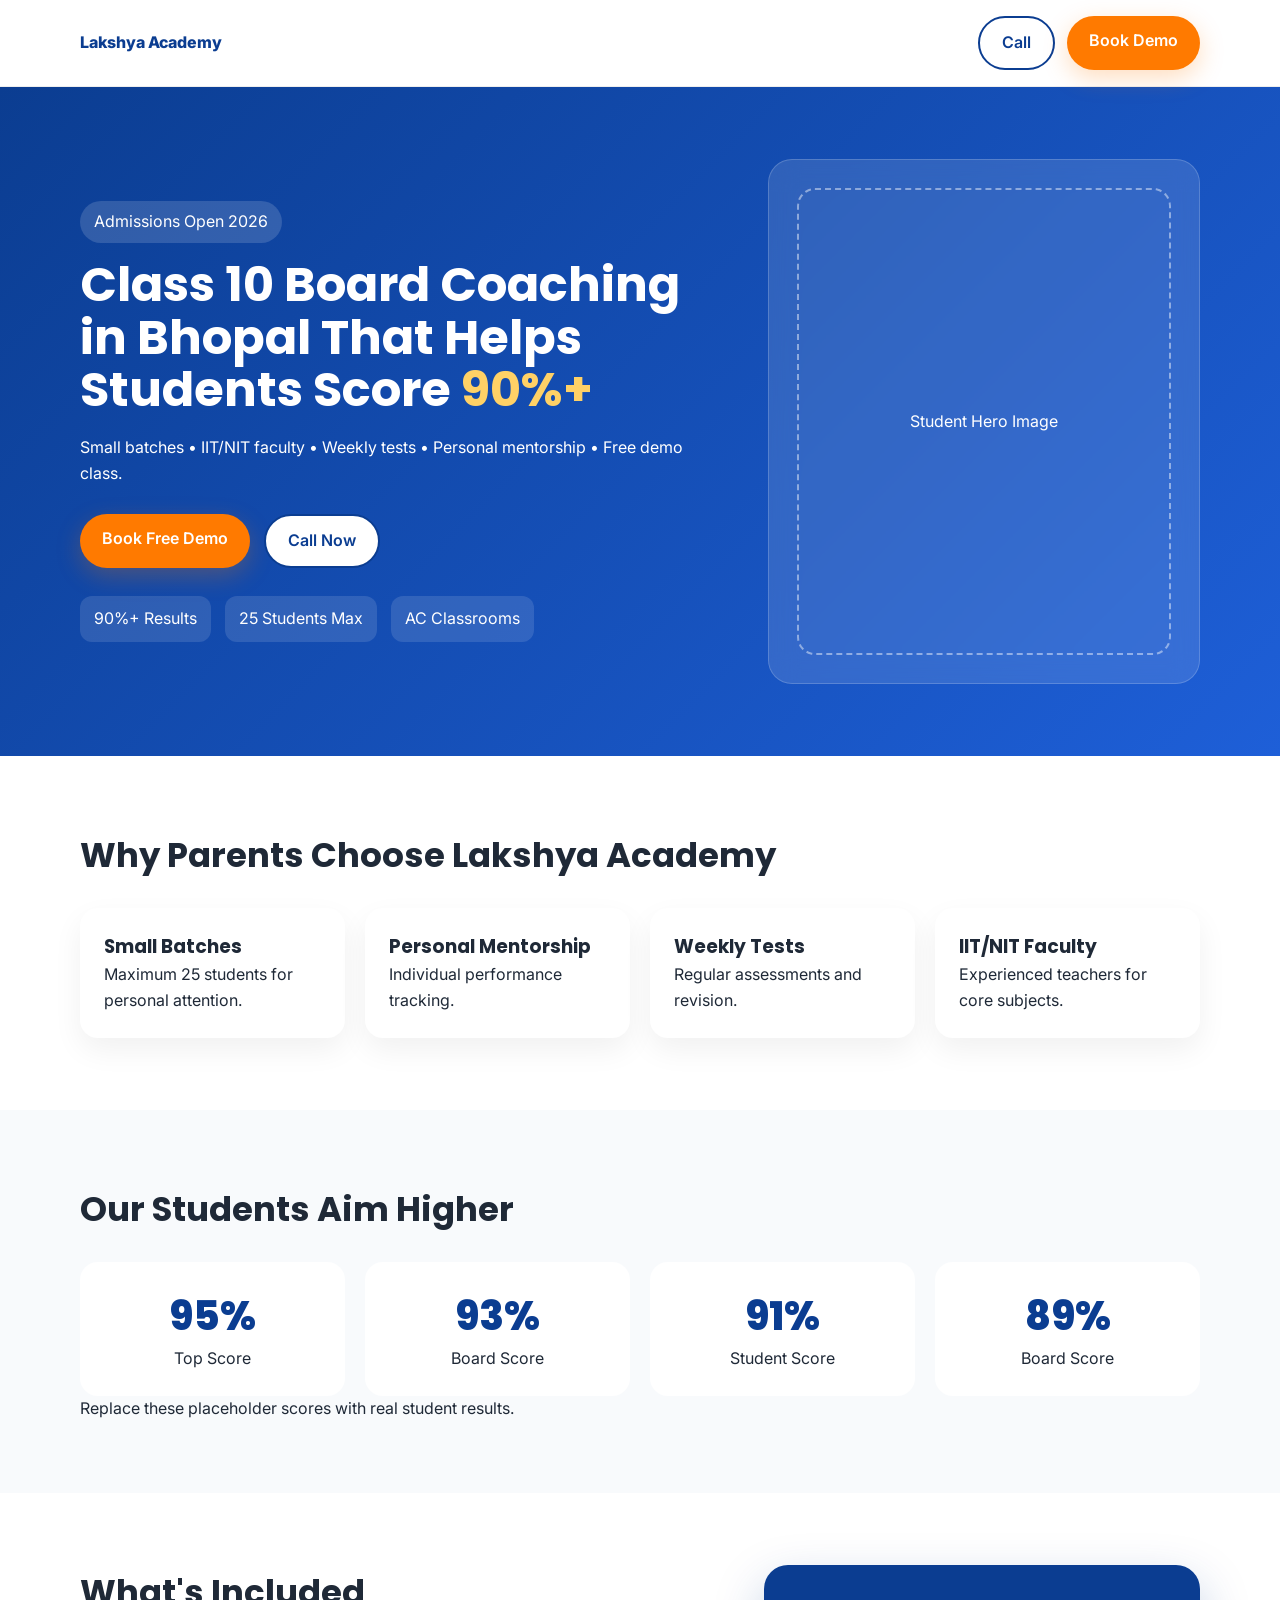
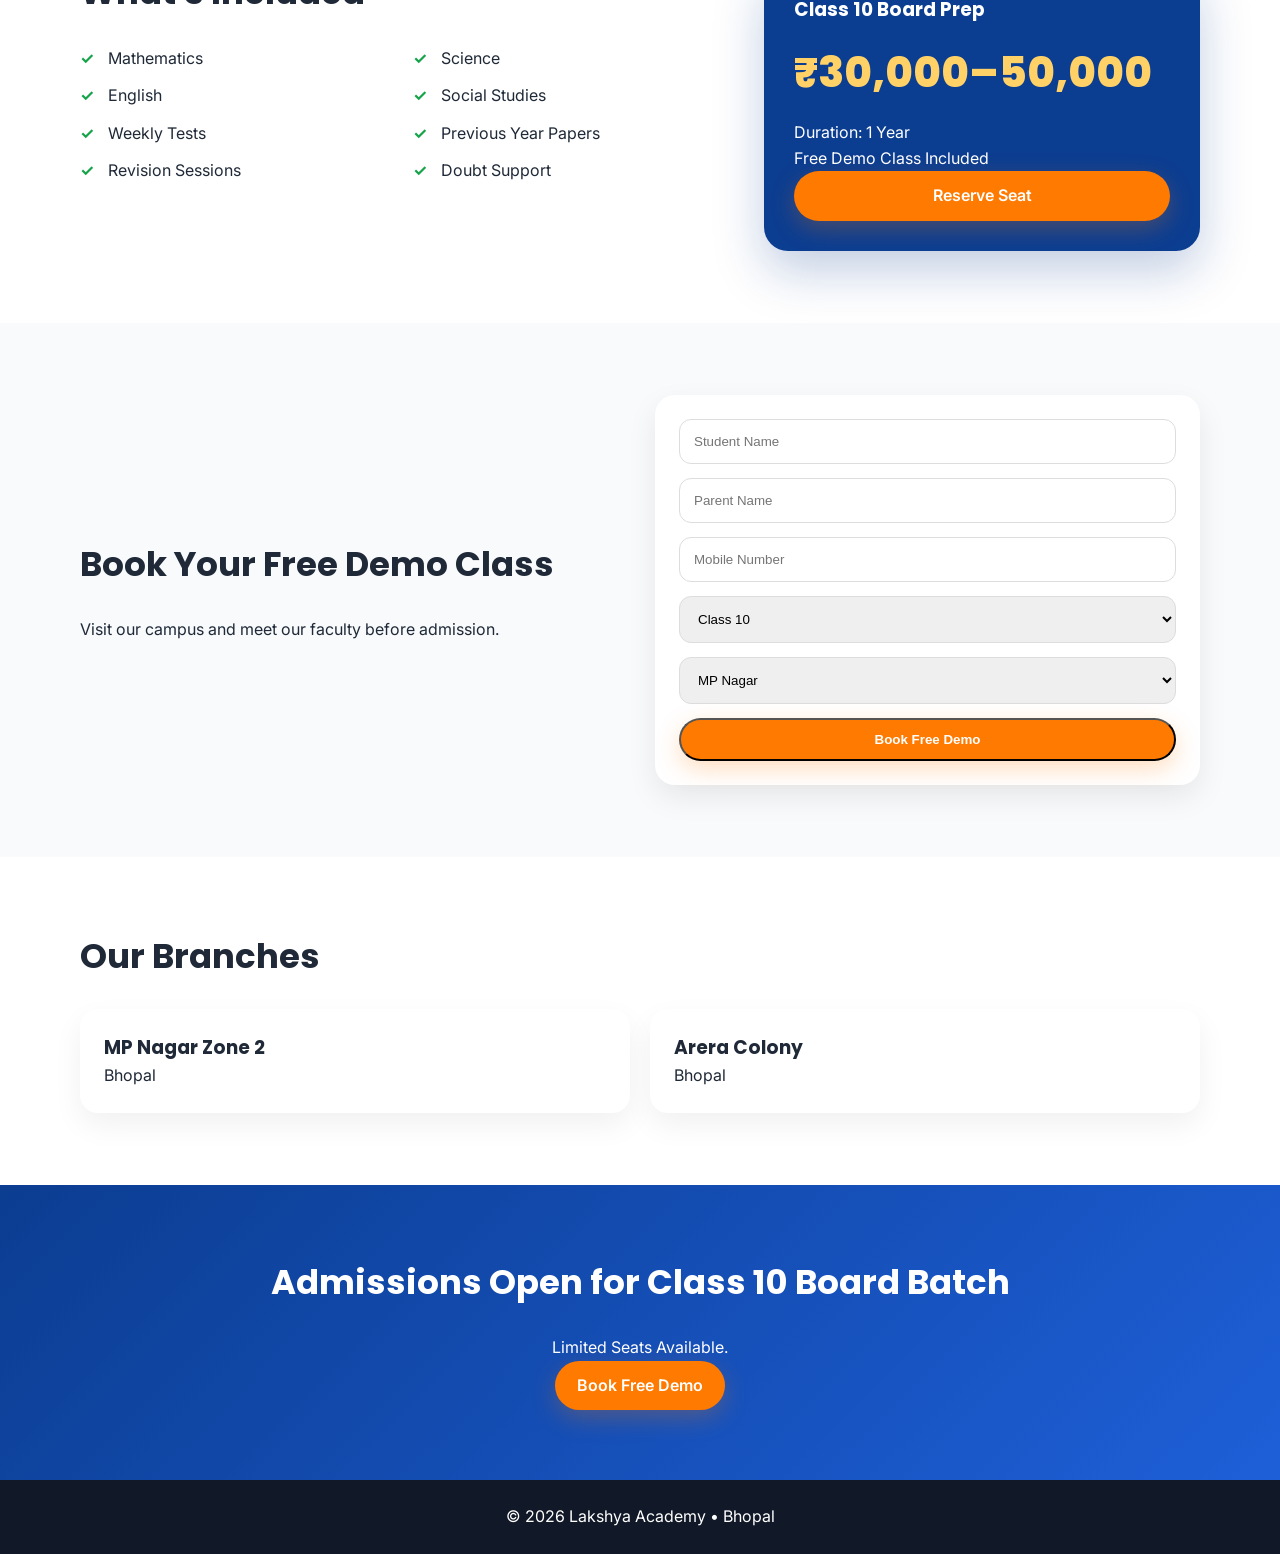
==== Class 10-Board-Prep.html @ bd777794 "Rename index.html to Class 10-Board-Prep.html" ====
<!DOCTYPE html>
<html lang="en">
<head>
<meta charset="UTF-8">
<meta name="viewport" content="width=device-width, initial-scale=1.0">
<title>Class 10 Coaching in Bhopal | Lakshya Academy</title>
<meta name="description" content="Join Lakshya Academy Bhopal for Class 10 Board Preparation. Small batches, IIT/NIT faculty, weekly tests and free demo class.">
<link rel="preconnect" href="https://fonts.googleapis.com">
<link rel="preconnect" href="https://fonts.gstatic.com" crossorigin>
<link href="https://fonts.googleapis.com/css2?family=Poppins:wght@400;600;700;800&family=Inter:wght@400;500;600&display=swap" rel="stylesheet">
<link rel="stylesheet" href="style.css">
</head>
<body>

<header class="header">
  <div class="container nav">
    <div class="logo">Lakshya Academy</div>
    <div class="actions">
      <a href="tel:+919876543210" class="btn outline">Call</a>
      <a href="#demo" class="btn">Book Demo</a>
    </div>
  </div>
</header>

<section class="hero">
  <div class="container hero-grid">
    <div>
      <span class="badge">Admissions Open 2026</span>
      <h1>Class 10 Board Coaching in Bhopal That Helps Students Score <span>90%+</span></h1>
      <p>Small batches • IIT/NIT faculty • Weekly tests • Personal mentorship • Free demo class.</p>
      <div class="cta">
        <a href="#demo" class="btn">Book Free Demo</a>
        <a href="tel:+919876543210" class="btn outline">Call Now</a>
      </div>
      <div class="trust">
        <div>90%+ Results</div>
        <div>25 Students Max</div>
        <div>AC Classrooms</div>
      </div>
    </div>
    <div class="hero-card">
      <div class="placeholder">Student Hero Image</div>
    </div>
  </div>
</section>

<section class="section">
<div class="container">
<h2>Why Parents Choose Lakshya Academy</h2>
<div class="grid4">
<div class="card"><h3>Small Batches</h3><p>Maximum 25 students for personal attention.</p></div>
<div class="card"><h3>Personal Mentorship</h3><p>Individual performance tracking.</p></div>
<div class="card"><h3>Weekly Tests</h3><p>Regular assessments and revision.</p></div>
<div class="card"><h3>IIT/NIT Faculty</h3><p>Experienced teachers for core subjects.</p></div>
</div>
</div>
</section>

<section class="section alt">
<div class="container">
<h2>Our Students Aim Higher</h2>
<div class="stats">
<div><span>95%</span><p>Top Score</p></div>
<div><span>93%</span><p>Board Score</p></div>
<div><span>91%</span><p>Student Score</p></div>
<div><span>89%</span><p>Board Score</p></div>
</div>
<p class="note">Replace these placeholder scores with real student results.</p>
</div>
</section>

<section class="section">
<div class="container two">
<div>
<h2>What's Included</h2>
<ul class="checks">
<li>Mathematics</li>
<li>Science</li>
<li>English</li>
<li>Social Studies</li>
<li>Weekly Tests</li>
<li>Previous Year Papers</li>
<li>Revision Sessions</li>
<li>Doubt Support</li>
</ul>
</div>
<div class="pricing">
<h3>Class 10 Board Prep</h3>
<div class="price">₹30,000–50,000</div>
<p>Duration: 1 Year</p>
<p>Free Demo Class Included</p>
<a href="#demo" class="btn full">Reserve Seat</a>
</div>
</div>
</section>

<section class="section alt" id="demo">
<div class="container demo">
<div>
<h2>Book Your Free Demo Class</h2>
<p>Visit our campus and meet our faculty before admission.</p>
</div>
<form class="form">
<input placeholder="Student Name">
<input placeholder="Parent Name">
<input placeholder="Mobile Number">
<select><option>Class 10</option></select>
<select><option>MP Nagar</option><option>Arera Colony</option></select>
<button class="btn full" type="button">Book Free Demo</button>
</form>
</div>
</section>

<section class="section">
<div class="container">
<h2>Our Branches</h2>
<div class="grid2">
<div class="card"><h3>MP Nagar Zone 2</h3><p>Bhopal</p></div>
<div class="card"><h3>Arera Colony</h3><p>Bhopal</p></div>
</div>
</div>
</section>

<section class="final-cta">
<div class="container">
<h2>Admissions Open for Class 10 Board Batch</h2>
<p>Limited Seats Available.</p>
<a href="#demo" class="btn">Book Free Demo</a>
</div>
</section>

<footer class="footer">
<div class="container">
<p>© 2026 Lakshya Academy • Bhopal</p>
</div>
</footer>

</body>
</html>
---- style.css ----
*{margin:0;padding:0;box-sizing:border-box}body{font-family:Inter,sans-serif;background:#fff;color:#1f2937;line-height:1.6}h1,h2,h3{font-family:Poppins,sans-serif}.container{width:min(1120px,92%);margin:auto}.header{position:sticky;top:0;background:#fff;border-bottom:1px solid #eee;z-index:100}.nav{display:flex;justify-content:space-between;align-items:center;padding:16px 0}.logo{font-weight:800;color:#0B3D91}.actions{display:flex;gap:12px}.btn{background:#FF7A00;color:#fff;padding:12px 22px;border-radius:999px;text-decoration:none;font-weight:600;display:inline-block;box-shadow:0 8px 24px rgba(255,122,0,.25);transition:.3s}.btn:hover{transform:translateY(-2px)}.outline{background:#fff;color:#0B3D91;border:2px solid #0B3D91;box-shadow:none}.hero{background:linear-gradient(135deg,#0B3D91,#1E5FD8);color:#fff;padding:72px 0}.hero-grid{display:grid;grid-template-columns:1.2fr .8fr;gap:40px;align-items:center}.badge{display:inline-block;background:rgba(255,255,255,.15);padding:8px 14px;border-radius:999px;margin-bottom:16px}.hero h1{font-size:48px;line-height:1.1;margin-bottom:18px}.hero h1 span{color:#FFD166}.cta{display:flex;gap:14px;margin:28px 0}.trust{display:flex;gap:14px;flex-wrap:wrap}.trust div{background:rgba(255,255,255,.12);padding:10px 14px;border-radius:12px}.hero-card{background:rgba(255,255,255,.12);backdrop-filter:blur(14px);border:1px solid rgba(255,255,255,.18);border-radius:24px;padding:28px}.placeholder{aspect-ratio:4/5;border:2px dashed rgba(255,255,255,.45);display:grid;place-items:center;border-radius:18px}.section{padding:72px 0}.alt{background:#F8FAFC}h2{font-size:34px;margin-bottom:26px}.grid4{display:grid;grid-template-columns:repeat(4,1fr);gap:20px}.grid2{display:grid;grid-template-columns:repeat(2,1fr);gap:20px}.card{background:#fff;padding:24px;border-radius:18px;box-shadow:0 12px 30px rgba(0,0,0,.06);transition:.3s}.card:hover{transform:translateY(-6px)}.stats{display:grid;grid-template-columns:repeat(4,1fr);gap:20px}.stats div{text-align:center;background:#fff;padding:24px;border-radius:18px}.stats span{font:800 40px Poppins;color:#0B3D91}.two{display:grid;grid-template-columns:1.2fr .8fr;gap:30px;align-items:start}.checks{list-style:none;display:grid;grid-template-columns:repeat(2,1fr);gap:12px}.checks li{padding-left:28px;position:relative}.checks li:before{content:"✓";position:absolute;left:0;color:#16A34A;font-weight:700}.pricing{background:#0B3D91;color:#fff;padding:30px;border-radius:24px;box-shadow:0 20px 50px rgba(11,61,145,.25)}.price{font:800 42px Poppins;color:#FFD166;margin:16px 0}.full{width:100%;text-align:center}.demo{display:grid;grid-template-columns:1fr 1fr;gap:30px;align-items:center}.form{background:#fff;padding:24px;border-radius:20px;box-shadow:0 12px 30px rgba(0,0,0,.08)}.form input,.form select{width:100%;padding:14px;border:1px solid #ddd;border-radius:12px;margin-bottom:14px}.final-cta{background:linear-gradient(135deg,#0B3D91,#1E5FD8);color:#fff;text-align:center;padding:70px 0}.footer{background:#111827;color:#fff;padding:24px 0;text-align:center}@media(max-width:900px){.hero-grid,.two,.demo,.grid4,.grid2,.stats{grid-template-columns:1fr}.hero h1{font-size:36px}.cta{flex-direction:column}.actions .outline{display:none}}
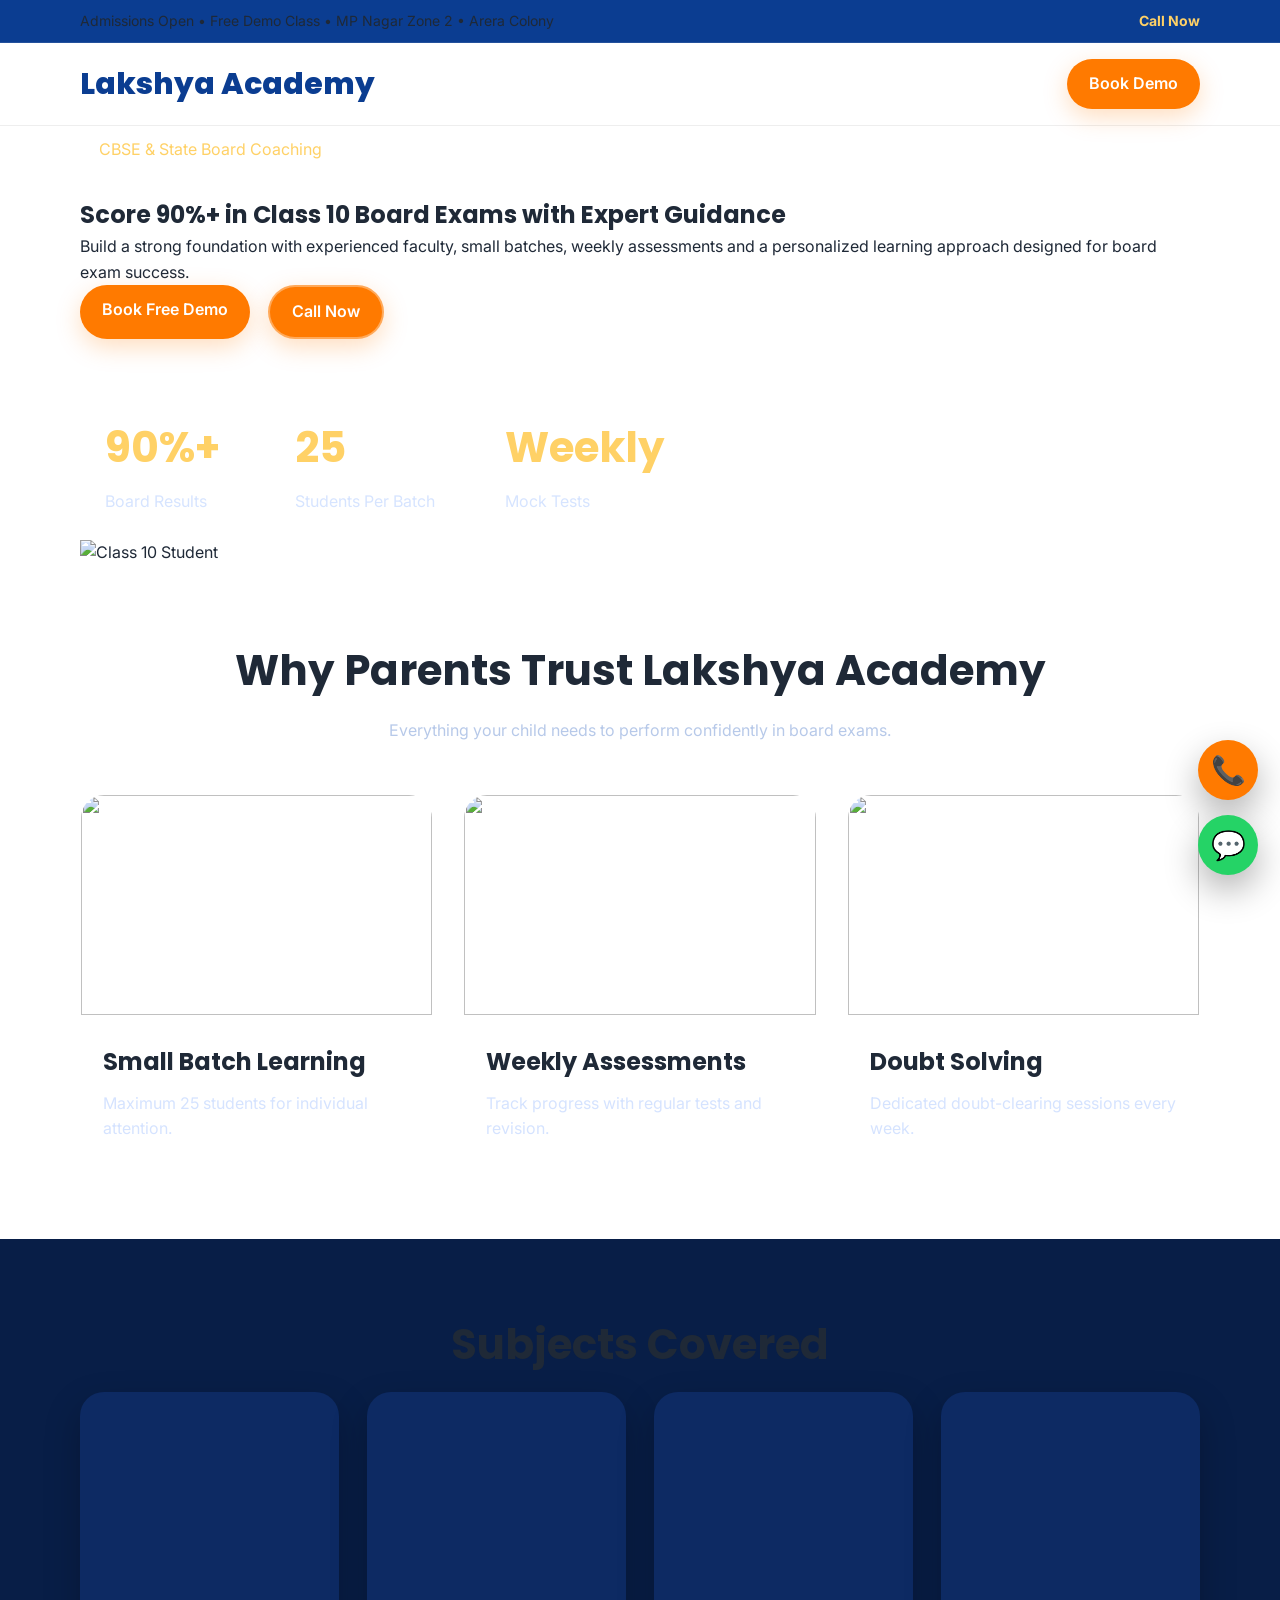
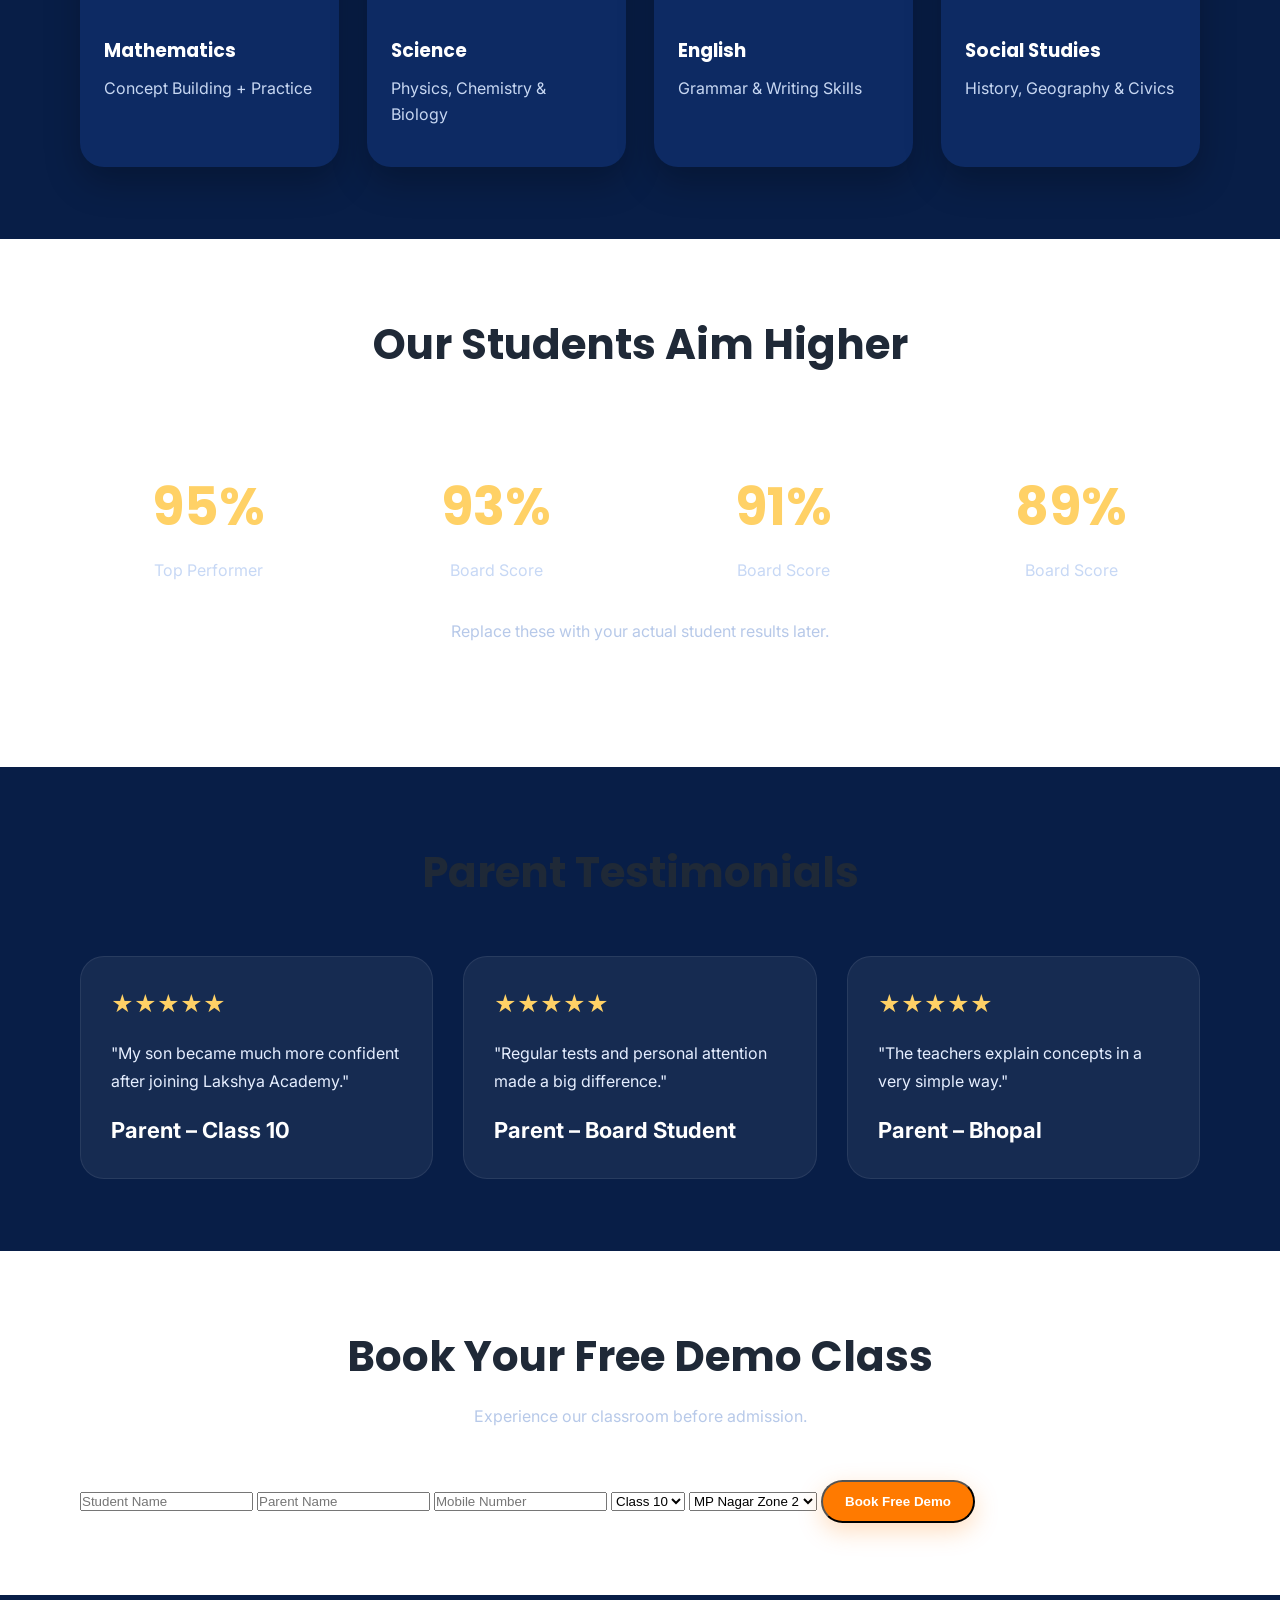
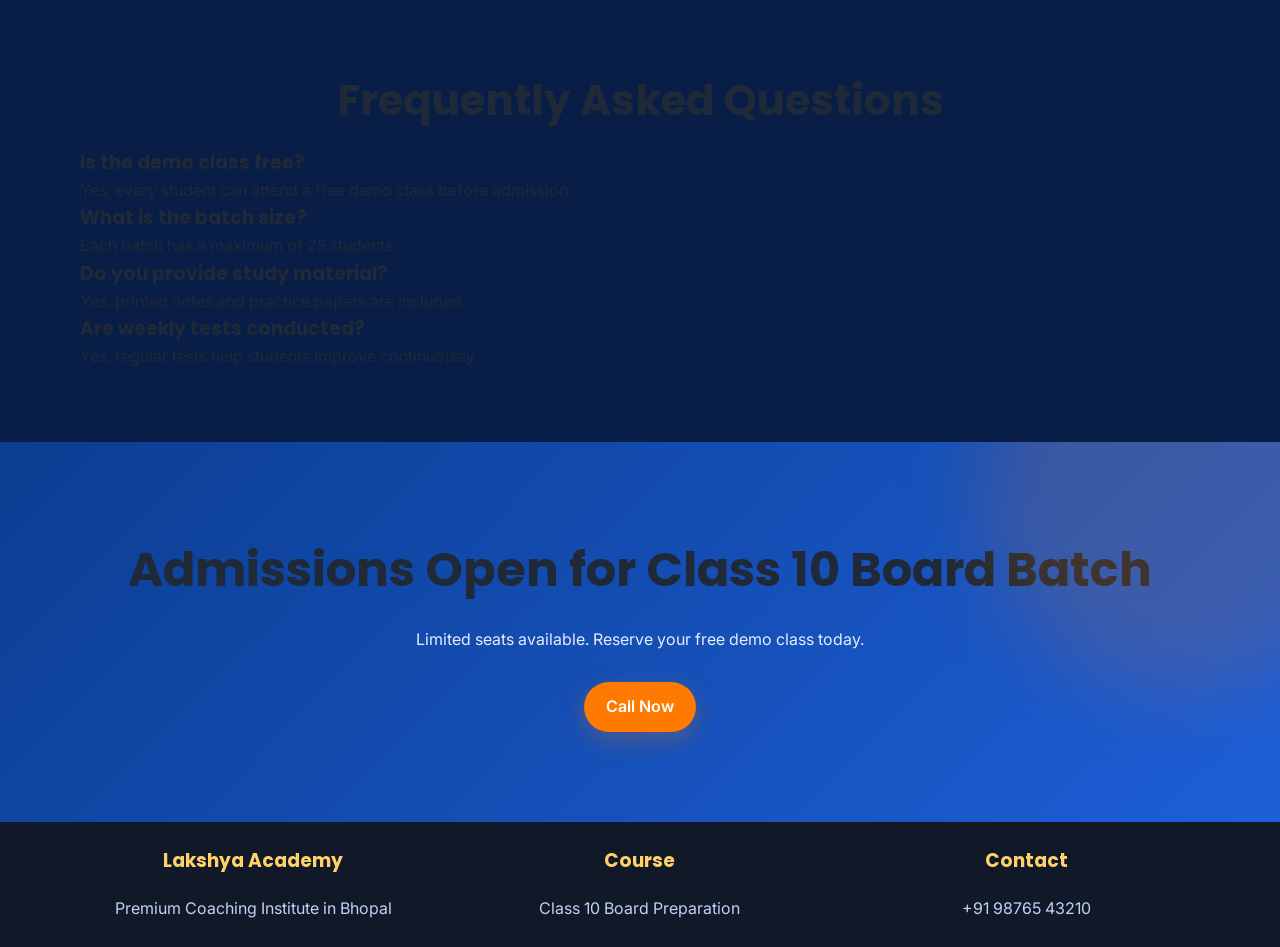
==== commit 70e73127: "Class 10-Board-Prep.html" ====
--- a/Class 10-Board-Prep.html
+++ b/Class 10-Board-Prep.html
@@ -3,137 +3,432 @@
 <head>
 <meta charset="UTF-8">
 <meta name="viewport" content="width=device-width, initial-scale=1.0">
-<title>Class 10 Coaching in Bhopal | Lakshya Academy</title>
-<meta name="description" content="Join Lakshya Academy Bhopal for Class 10 Board Preparation. Small batches, IIT/NIT faculty, weekly tests and free demo class.">
+
+<title>Class 10 Board Coaching in Bhopal | Lakshya Academy</title>
+
+<meta name="description" content="Join Lakshya Academy Bhopal for Class 10 Board Preparation with small batches, IIT/NIT faculty, weekly tests and free demo classes.">
+
 <link rel="preconnect" href="https://fonts.googleapis.com">
 <link rel="preconnect" href="https://fonts.gstatic.com" crossorigin>
+
 <link href="https://fonts.googleapis.com/css2?family=Poppins:wght@400;600;700;800&family=Inter:wght@400;500;600&display=swap" rel="stylesheet">
+
 <link rel="stylesheet" href="style.css">
+<link rel="stylesheet" href="Class-10.css">
+
 </head>
+
 <body>
 
+<div class="topbar">
+<div class="container topbar-flex">
+<span>Admissions Open • Free Demo Class • MP Nagar Zone 2 • Arera Colony</span>
+<a href="tel:+919876543210">Call Now</a>
+</div>
+</div>
+
 <header class="header">
-  <div class="container nav">
-    <div class="logo">Lakshya Academy</div>
-    <div class="actions">
-      <a href="tel:+919876543210" class="btn outline">Call</a>
-      <a href="#demo" class="btn">Book Demo</a>
-    </div>
-  </div>
+
+<div class="container nav">
+
+<div class="logo">
+Lakshya Academy
+</div>
+
+<nav>
+
+<a href="index.html">Home</a>
+<a href="#benefits">Benefits</a>
+<a href="#subjects">Subjects</a>
+<a href="#results">Results</a>
+<a href="#demo">Book Demo</a>
+
+</nav>
+
+<a href="#demo" class="btn">
+Book Demo
+</a>
+
+</div>
+
 </header>
 
-<section class="hero">
-  <div class="container hero-grid">
-    <div>
-      <span class="badge">Admissions Open 2026</span>
-      <h1>Class 10 Board Coaching in Bhopal That Helps Students Score <span>90%+</span></h1>
-      <p>Small batches • IIT/NIT faculty • Weekly tests • Personal mentorship • Free demo class.</p>
-      <div class="cta">
-        <a href="#demo" class="btn">Book Free Demo</a>
-        <a href="tel:+919876543210" class="btn outline">Call Now</a>
-      </div>
-      <div class="trust">
-        <div>90%+ Results</div>
-        <div>25 Students Max</div>
-        <div>AC Classrooms</div>
-      </div>
-    </div>
-    <div class="hero-card">
-      <div class="placeholder">Student Hero Image</div>
-    </div>
-  </div>
-</section>
-
-<section class="section">
-<div class="container">
-<h2>Why Parents Choose Lakshya Academy</h2>
-<div class="grid4">
-<div class="card"><h3>Small Batches</h3><p>Maximum 25 students for personal attention.</p></div>
-<div class="card"><h3>Personal Mentorship</h3><p>Individual performance tracking.</p></div>
-<div class="card"><h3>Weekly Tests</h3><p>Regular assessments and revision.</p></div>
-<div class="card"><h3>IIT/NIT Faculty</h3><p>Experienced teachers for core subjects.</p></div>
-</div>
-</div>
-</section>
-
-<section class="section alt">
-<div class="container">
+<!-- HERO -->
+
+<section class="class10-hero">
+
+<div class="container class10-grid">
+
+<div class="hero-left">
+
+<span class="hero-tag">
+CBSE & State Board Coaching
+</span>
+
+<h1>
+Score 90%+ in Class 10 Board Exams with Expert Guidance
+</h1>
+
+<p>
+Build a strong foundation with experienced faculty, small batches, weekly assessments and a personalized learning approach designed for board exam success.
+</p>
+
+<div class="hero-buttons">
+
+<a href="#demo" class="btn">
+Book Free Demo
+</a>
+
+<a href="tel:+919876543210" class="btn btn-outline">
+Call Now
+</a>
+
+</div>
+
+<div class="hero-stats">
+
+<div class="stat-card">
+<h2>90%+</h2>
+<span>Board Results</span>
+</div>
+
+<div class="stat-card">
+<h2>25</h2>
+<span>Students Per Batch</span>
+</div>
+
+<div class="stat-card">
+<h2>Weekly</h2>
+<span>Mock Tests</span>
+</div>
+
+</div>
+
+</div>
+
+<div class="hero-right">
+
+<img src="https://images.unsplash.com/photo-1503676260728-1c00da094a0b?auto=format&fit=crop&w=900&q=80" alt="Class 10 Student">
+
+</div>
+
+</div>
+
+</section>
+
+<!-- WHY -->
+
+<section class="section" id="benefits">
+
+<div class="container">
+
+<h2>Why Parents Trust Lakshya Academy</h2>
+
+<p class="section-subtitle">
+Everything your child needs to perform confidently in board exams.
+</p>
+
+<div class="service-grid">
+
+<div class="service-card">
+
+<img src="https://images.unsplash.com/photo-1522202176988-66273c2fd55f?auto=format&fit=crop&w=700&q=80">
+
+<h3>Small Batch Learning</h3>
+
+<p>
+Maximum 25 students for individual attention.
+</p>
+
+</div>
+
+<div class="service-card">
+
+<img src="https://images.unsplash.com/photo-1513258496099-48168024aec0?auto=format&fit=crop&w=700&q=80">
+
+<h3>Weekly Assessments</h3>
+
+<p>
+Track progress with regular tests and revision.
+</p>
+
+</div>
+
+<div class="service-card">
+
+<img src="https://images.unsplash.com/photo-1516321318423-f06f85e504b3?auto=format&fit=crop&w=700&q=80">
+
+<h3>Doubt Solving</h3>
+
+<p>
+Dedicated doubt-clearing sessions every week.
+</p>
+
+</div>
+
+</div>
+
+</div>
+
+</section>
+
+<!-- SUBJECTS -->
+
+<section class="section dark-section" id="subjects">
+
+<div class="container">
+
+<h2>Subjects Covered</h2>
+
+<div class="course-grid">
+
+<div class="course-card">
+<div class="course-image class10"></div>
+<div class="course-content">
+<h3>Mathematics</h3>
+<p>Concept Building + Practice</p>
+</div>
+</div>
+
+<div class="course-card">
+<div class="course-image science"></div>
+<div class="course-content">
+<h3>Science</h3>
+<p>Physics, Chemistry & Biology</p>
+</div>
+</div>
+
+<div class="course-card">
+<div class="course-image commerce"></div>
+<div class="course-content">
+<h3>English</h3>
+<p>Grammar & Writing Skills</p>
+</div>
+</div>
+
+<div class="course-card">
+<div class="course-image jee"></div>
+<div class="course-content">
+<h3>Social Studies</h3>
+<p>History, Geography & Civics</p>
+</div>
+</div>
+
+</div>
+
+</div>
+
+</section>
+
+<!-- RESULTS -->
+
+<section class="section" id="results">
+
+<div class="container">
+
 <h2>Our Students Aim Higher</h2>
-<div class="stats">
-<div><span>95%</span><p>Top Score</p></div>
-<div><span>93%</span><p>Board Score</p></div>
-<div><span>91%</span><p>Student Score</p></div>
-<div><span>89%</span><p>Board Score</p></div>
-</div>
-<p class="note">Replace these placeholder scores with real student results.</p>
-</div>
-</section>
-
-<section class="section">
-<div class="container two">
+
+<div class="result-grid">
+
+<div class="result-card">
+<h2>95%</h2>
+<p>Top Performer</p>
+</div>
+
+<div class="result-card">
+<h2>93%</h2>
+<p>Board Score</p>
+</div>
+
+<div class="result-card">
+<h2>91%</h2>
+<p>Board Score</p>
+</div>
+
+<div class="result-card">
+<h2>89%</h2>
+<p>Board Score</p>
+</div>
+
+</div>
+
+<p class="section-subtitle">
+Replace these with your actual student results later.
+</p>
+
+</div>
+
+</section>
+
+<!-- TESTIMONIAL -->
+
+<section class="section dark-section">
+
+<div class="container">
+
+<h2>Parent Testimonials</h2>
+
+<div class="testimonial-grid">
+
+<div class="testimonial-card">
+★★★★★
+<p>"My son became much more confident after joining Lakshya Academy."</p>
+<strong>Parent – Class 10</strong>
+</div>
+
+<div class="testimonial-card">
+★★★★★
+<p>"Regular tests and personal attention made a big difference."</p>
+<strong>Parent – Board Student</strong>
+</div>
+
+<div class="testimonial-card">
+★★★★★
+<p>"The teachers explain concepts in a very simple way."</p>
+<strong>Parent – Bhopal</strong>
+</div>
+
+</div>
+
+</div>
+
+</section>
+
+<!-- DEMO -->
+
+<section class="section" id="demo">
+
+<div class="container">
+
+<h2>Book Your Free Demo Class</h2>
+
+<p class="section-subtitle">
+Experience our classroom before admission.
+</p>
+
+<div class="demo-box">
+
+<form>
+
+<input type="text" placeholder="Student Name" required>
+
+<input type="text" placeholder="Parent Name" required>
+
+<input type="tel" placeholder="Mobile Number" required>
+
+<select required>
+<option>Class 10</option>
+</select>
+
+<select required>
+<option>MP Nagar Zone 2</option>
+<option>Arera Colony</option>
+</select>
+
+<button class="btn" type="submit">
+Book Free Demo
+</button>
+
+</form>
+
+</div>
+
+</div>
+
+</section>
+
+<!-- FAQ -->
+
+<section class="section dark-section">
+
+<div class="container">
+
+<h2>Frequently Asked Questions</h2>
+
+<div class="faq-box">
+
+<div class="faq-item">
+<h3>Is the demo class free?</h3>
+<p>Yes, every student can attend a free demo class before admission.</p>
+</div>
+
+<div class="faq-item">
+<h3>What is the batch size?</h3>
+<p>Each batch has a maximum of 25 students.</p>
+</div>
+
+<div class="faq-item">
+<h3>Do you provide study material?</h3>
+<p>Yes, printed notes and practice papers are included.</p>
+</div>
+
+<div class="faq-item">
+<h3>Are weekly tests conducted?</h3>
+<p>Yes, regular tests help students improve continuously.</p>
+</div>
+
+</div>
+
+</div>
+
+</section>
+
+<!-- FINAL CTA -->
+
+<section class="cta-section">
+
+<div class="container">
+
+<h2>Admissions Open for Class 10 Board Batch</h2>
+
+<p>
+Limited seats available. Reserve your free demo class today.
+</p>
+
+<a href="tel:+919876543210" class="btn">
+Call Now
+</a>
+
+</div>
+
+</section>
+
+<footer class="footer">
+
+<div class="container footer-grid">
+
 <div>
-<h2>What's Included</h2>
-<ul class="checks">
-<li>Mathematics</li>
-<li>Science</li>
-<li>English</li>
-<li>Social Studies</li>
-<li>Weekly Tests</li>
-<li>Previous Year Papers</li>
-<li>Revision Sessions</li>
-<li>Doubt Support</li>
-</ul>
-</div>
-<div class="pricing">
-<h3>Class 10 Board Prep</h3>
-<div class="price">₹30,000–50,000</div>
-<p>Duration: 1 Year</p>
-<p>Free Demo Class Included</p>
-<a href="#demo" class="btn full">Reserve Seat</a>
-</div>
-</div>
-</section>
-
-<section class="section alt" id="demo">
-<div class="container demo">
+
+<h3>Lakshya Academy</h3>
+
+<p>Premium Coaching Institute in Bhopal</p>
+
+</div>
+
 <div>
-<h2>Book Your Free Demo Class</h2>
-<p>Visit our campus and meet our faculty before admission.</p>
-</div>
-<form class="form">
-<input placeholder="Student Name">
-<input placeholder="Parent Name">
-<input placeholder="Mobile Number">
-<select><option>Class 10</option></select>
-<select><option>MP Nagar</option><option>Arera Colony</option></select>
-<button class="btn full" type="button">Book Free Demo</button>
-</form>
-</div>
-</section>
-
-<section class="section">
-<div class="container">
-<h2>Our Branches</h2>
-<div class="grid2">
-<div class="card"><h3>MP Nagar Zone 2</h3><p>Bhopal</p></div>
-<div class="card"><h3>Arera Colony</h3><p>Bhopal</p></div>
-</div>
-</div>
-</section>
-
-<section class="final-cta">
-<div class="container">
-<h2>Admissions Open for Class 10 Board Batch</h2>
-<p>Limited Seats Available.</p>
-<a href="#demo" class="btn">Book Free Demo</a>
-</div>
-</section>
-
-<footer class="footer">
-<div class="container">
-<p>© 2026 Lakshya Academy • Bhopal</p>
-</div>
+
+<h3>Course</h3>
+
+<p>Class 10 Board Preparation</p>
+
+</div>
+
+<div>
+
+<h3>Contact</h3>
+
+<p>+91 98765 43210</p>
+
+</div>
+
+</div>
+
 </footer>
 
+<a href="tel:+919876543210" class="floating-call">📞</a>
+
+<a href="https://wa.me/919876543210" class="floating-whatsapp">💬</a>
+
 </body>
+
 </html>
--- a/style.css
+++ b/style.css
@@ -1 +1,673 @@
-*{margin:0;padding:0;box-sizing:border-box}body{font-family:Inter,sans-serif;background:#fff;color:#1f2937;line-height:1.6}h1,h2,h3{font-family:Poppins,sans-serif}.container{width:min(1120px,92%);margin:auto}.header{position:sticky;top:0;background:#fff;border-bottom:1px solid #eee;z-index:100}.nav{display:flex;justify-content:space-between;align-items:center;padding:16px 0}.logo{font-weight:800;color:#0B3D91}.actions{display:flex;gap:12px}.btn{background:#FF7A00;color:#fff;padding:12px 22px;border-radius:999px;text-decoration:none;font-weight:600;display:inline-block;box-shadow:0 8px 24px rgba(255,122,0,.25);transition:.3s}.btn:hover{transform:translateY(-2px)}.outline{background:#fff;color:#0B3D91;border:2px solid #0B3D91;box-shadow:none}.hero{background:linear-gradient(135deg,#0B3D91,#1E5FD8);color:#fff;padding:72px 0}.hero-grid{display:grid;grid-template-columns:1.2fr .8fr;gap:40px;align-items:center}.badge{display:inline-block;background:rgba(255,255,255,.15);padding:8px 14px;border-radius:999px;margin-bottom:16px}.hero h1{font-size:48px;line-height:1.1;margin-bottom:18px}.hero h1 span{color:#FFD166}.cta{display:flex;gap:14px;margin:28px 0}.trust{display:flex;gap:14px;flex-wrap:wrap}.trust div{background:rgba(255,255,255,.12);padding:10px 14px;border-radius:12px}.hero-card{background:rgba(255,255,255,.12);backdrop-filter:blur(14px);border:1px solid rgba(255,255,255,.18);border-radius:24px;padding:28px}.placeholder{aspect-ratio:4/5;border:2px dashed rgba(255,255,255,.45);display:grid;place-items:center;border-radius:18px}.section{padding:72px 0}.alt{background:#F8FAFC}h2{font-size:34px;margin-bottom:26px}.grid4{display:grid;grid-template-columns:repeat(4,1fr);gap:20px}.grid2{display:grid;grid-template-columns:repeat(2,1fr);gap:20px}.card{background:#fff;padding:24px;border-radius:18px;box-shadow:0 12px 30px rgba(0,0,0,.06);transition:.3s}.card:hover{transform:translateY(-6px)}.stats{display:grid;grid-template-columns:repeat(4,1fr);gap:20px}.stats div{text-align:center;background:#fff;padding:24px;border-radius:18px}.stats span{font:800 40px Poppins;color:#0B3D91}.two{display:grid;grid-template-columns:1.2fr .8fr;gap:30px;align-items:start}.checks{list-style:none;display:grid;grid-template-columns:repeat(2,1fr);gap:12px}.checks li{padding-left:28px;position:relative}.checks li:before{content:"✓";position:absolute;left:0;color:#16A34A;font-weight:700}.pricing{background:#0B3D91;color:#fff;padding:30px;border-radius:24px;box-shadow:0 20px 50px rgba(11,61,145,.25)}.price{font:800 42px Poppins;color:#FFD166;margin:16px 0}.full{width:100%;text-align:center}.demo{display:grid;grid-template-columns:1fr 1fr;gap:30px;align-items:center}.form{background:#fff;padding:24px;border-radius:20px;box-shadow:0 12px 30px rgba(0,0,0,.08)}.form input,.form select{width:100%;padding:14px;border:1px solid #ddd;border-radius:12px;margin-bottom:14px}.final-cta{background:linear-gradient(135deg,#0B3D91,#1E5FD8);color:#fff;text-align:center;padding:70px 0}.footer{background:#111827;color:#fff;padding:24px 0;text-align:center}@media(max-width:900px){.hero-grid,.two,.demo,.grid4,.grid2,.stats{grid-template-columns:1fr}.hero h1{font-size:36px}.cta{flex-direction:column}.actions .outline{display:none}}+/* ===========================
+   Lakshya Academy Premium CSS
+=========================== */
+
+*{
+margin:0;
+padding:0;
+box-sizing:border-box;
+}
+
+html{
+scroll-behavior:smooth;
+}
+
+body{
+font-family:'Inter',sans-serif;
+background:#071A3D;
+color:#fff;
+overflow-x:hidden;
+}
+
+.container{
+width:min(1180px,92%);
+margin:auto;
+}
+
+/* Top Bar */
+
+.topbar{
+background:#0B3D91;
+font-size:14px;
+padding:10px 0;
+border-bottom:1px solid rgba(255,255,255,.1);
+}
+
+.topbar-flex{
+display:flex;
+justify-content:space-between;
+align-items:center;
+flex-wrap:wrap;
+gap:10px;
+}
+
+.topbar a{
+color:#FFD166;
+text-decoration:none;
+font-weight:700;
+}
+
+/* Header */
+
+.header{
+position:sticky;
+top:0;
+z-index:999;
+backdrop-filter:blur(18px);
+background:rgba(7,26,61,.75);
+border-bottom:1px solid rgba(255,255,255,.08);
+}
+
+.nav{
+display:flex;
+justify-content:space-between;
+align-items:center;
+padding:18px 0;
+}
+
+.logo{
+font-family:'Poppins',sans-serif;
+font-size:30px;
+font-weight:800;
+color:#FFD166;
+}
+
+nav{
+display:flex;
+gap:28px;
+}
+
+nav a{
+text-decoration:none;
+color:#fff;
+font-weight:600;
+transition:.3s;
+}
+
+nav a:hover{
+color:#FF7A00;
+}
+
+/* Buttons */
+
+.btn{
+display:inline-block;
+padding:14px 30px;
+border-radius:999px;
+text-decoration:none;
+font-weight:700;
+transition:.35s;
+background:linear-gradient(135deg,#FF7A00,#FFA53D);
+color:#fff;
+box-shadow:0 15px 40px rgba(255,122,0,.35);
+}
+
+.btn:hover{
+transform:translateY(-4px);
+box-shadow:0 22px 50px rgba(255,122,0,.45);
+}
+
+.btn-outline{
+background:transparent;
+border:2px solid rgba(255,255,255,.35);
+box-shadow:none;
+}
+
+/* Hero */
+
+.hero{
+position:relative;
+min-height:100vh;
+display:flex;
+align-items:center;
+background:
+linear-gradient(rgba(5,18,45,.75),rgba(5,18,45,.82)),
+url('https://images.unsplash.com/photo-1523240795612-9a054b0db644?auto=format&fit=crop&w=1600&q=80');
+background-size:cover;
+background-position:center;
+}
+
+.hero-overlay{
+position:absolute;
+inset:0;
+background:radial-gradient(circle at top right,rgba(255,122,0,.18),transparent 45%);
+}
+
+.hero-content{
+position:relative;
+z-index:2;
+}
+
+.hero-text{
+max-width:720px;
+}
+
+.hero-tag{
+display:inline-block;
+padding:10px 18px;
+background:rgba(255,255,255,.08);
+border:1px solid rgba(255,255,255,.15);
+border-radius:999px;
+margin-bottom:22px;
+color:#FFD166;
+}
+
+.hero h1{
+font-family:'Poppins',sans-serif;
+font-size:64px;
+line-height:1.08;
+margin-bottom:24px;
+}
+
+.hero p{
+font-size:20px;
+color:#D6E4FF;
+max-width:640px;
+margin-bottom:34px;
+}
+
+.hero-buttons{
+display:flex;
+gap:18px;
+flex-wrap:wrap;
+margin-bottom:50px;
+}
+
+/* Floating Stats */
+
+.hero-stats{
+display:flex;
+gap:20px;
+flex-wrap:wrap;
+}
+
+.stat-card{
+padding:24px;
+min-width:170px;
+background:rgba(255,255,255,.08);
+backdrop-filter:blur(20px);
+border:1px solid rgba(255,255,255,.12);
+border-radius:24px;
+transition:.35s;
+}
+
+.stat-card:hover{
+transform:translateY(-6px);
+border-color:#FF7A00;
+}
+
+.stat-card h2{
+font-size:42px;
+color:#FFD166;
+margin-bottom:8px;
+}
+
+.stat-card span{
+color:#D6E4FF;
+}
+
+/* Sections */
+
+.section{
+padding:90px 0;
+}
+
+.dark-section{
+background:#081E47;
+}
+
+.section h2{
+font-family:'Poppins',sans-serif;
+font-size:42px;
+margin-bottom:14px;
+text-align:center;
+}
+
+.section-subtitle{
+text-align:center;
+color:#B7C9E9;
+margin-bottom:50px;
+}
+
+/* Courses */
+
+.course-grid{
+display:grid;
+grid-template-columns:repeat(auto-fit,minmax(250px,1fr));
+gap:28px;
+}
+
+.course-card{
+text-decoration:none;
+color:#fff;
+background:#0D2A63;
+border-radius:24px;
+overflow:hidden;
+transition:.35s;
+box-shadow:0 15px 35px rgba(0,0,0,.25);
+}
+
+.course-card:hover{
+transform:translateY(-10px);
+box-shadow:0 25px 55px rgba(0,0,0,.4);
+}
+
+.course-image{
+height:220px;
+background-size:cover;
+background-position:center;
+}
+
+.class10{
+background-image:url('https://images.unsplash.com/photo-1503676260728-1c00da094a0b?auto=format&fit=crop&w=900&q=80');
+}
+
+.science{
+background-image:url('https://images.unsplash.com/photo-1532094349884-543bc11b234d?auto=format&fit=crop&w=900&q=80');
+}
+
+.commerce{
+background-image:url('https://images.unsplash.com/photo-1454165804606-c3d57bc86b40?auto=format&fit=crop&w=900&q=80');
+}
+
+.jee{
+background-image:url('https://images.unsplash.com/photo-1523580846011-d3a5bc25702b?auto=format&fit=crop&w=900&q=80');
+}
+
+.neet{
+background-image:url('https://images.unsplash.com/photo-1576091160550-2173dba999ef?auto=format&fit=crop&w=900&q=80');
+}
+
+.course-content{
+padding:24px;
+}
+
+.course-content h3{
+font-family:'Poppins',sans-serif;
+margin-bottom:10px;
+}
+
+.course-content p{
+color:#C7D7F2;
+margin-bottom:16px;
+}
+
+.course-content span{
+color:#FF7A00;
+font-weight:700;
+}
+
+/* Coming Soon */
+
+.coming-soon{
+padding:80px 0;
+text-align:center;
+background:#071A3D;
+}
+
+.coming-soon h2{
+font-size:36px;
+margin-bottom:16px;
+}
+
+.coming-soon p{
+color:#B7C9E9;
+max-width:700px;
+margin:auto;
+}
+
+/* Mobile */
+
+@media(max-width:992px){
+
+.hero h1{
+font-size:46px;
+}
+
+nav{
+display:none;
+}
+
+}
+
+@media(max-width:768px){
+
+.hero{
+padding:80px 0;
+min-height:auto;
+}
+
+.hero h1{
+font-size:38px;
+}
+
+.hero p{
+font-size:17px;
+}
+
+.hero-buttons{
+flex-direction:column;
+}
+
+.stat-card{
+width:100%;
+}
+
+.section h2{
+font-size:32px;
+}
+
+.logo{
+font-size:24px;
+}
+
+}
+/* =========================================
+   PREMIUM SECTIONS - PART 2
+   Add below existing CSS
+=========================================*/
+
+/* Services */
+
+.service-grid{
+display:grid;
+grid-template-columns:repeat(auto-fit,minmax(280px,1fr));
+gap:30px;
+margin-top:50px;
+}
+
+.service-card{
+background:rgba(255,255,255,.06);
+backdrop-filter:blur(18px);
+border:1px solid rgba(255,255,255,.08);
+border-radius:24px;
+overflow:hidden;
+transition:.35s;
+}
+
+.service-card:hover{
+transform:translateY(-10px);
+box-shadow:0 25px 50px rgba(255,122,0,.25);
+border-color:#FF7A00;
+}
+
+.service-card img{
+width:100%;
+height:220px;
+object-fit:cover;
+transition:.5s;
+}
+
+.service-card:hover img{
+transform:scale(1.08);
+}
+
+.service-card h3{
+padding:20px 22px 10px;
+font-size:24px;
+font-family:'Poppins',sans-serif;
+}
+
+.service-card p{
+padding:0 22px 24px;
+color:#D5E3FF;
+line-height:1.6;
+}
+
+/* Results */
+
+.result-grid{
+display:grid;
+grid-template-columns:repeat(auto-fit,minmax(220px,1fr));
+gap:30px;
+margin-top:50px;
+}
+
+.result-card{
+text-align:center;
+padding:35px;
+background:rgba(255,255,255,.05);
+border-radius:24px;
+border:1px solid rgba(255,255,255,.08);
+transition:.35s;
+}
+
+.result-card:hover{
+transform:translateY(-8px);
+border-color:#FFD166;
+}
+
+.result-card h2{
+font-size:52px;
+color:#FFD166;
+margin-bottom:10px;
+}
+
+.result-card p{
+color:#C7D8F5;
+}
+
+/* Faculty */
+
+.faculty-grid{
+display:grid;
+grid-template-columns:repeat(auto-fit,minmax(260px,1fr));
+gap:30px;
+margin-top:50px;
+}
+
+.faculty-card{
+background:#0D2A63;
+border-radius:24px;
+overflow:hidden;
+text-align:center;
+transition:.35s;
+}
+
+.faculty-card:hover{
+transform:translateY(-10px);
+box-shadow:0 25px 50px rgba(0,0,0,.35);
+}
+
+.faculty-card img{
+width:100%;
+height:300px;
+object-fit:cover;
+}
+
+.faculty-card h3{
+margin:22px 0 8px;
+font-size:24px;
+}
+
+.faculty-card p{
+padding-bottom:25px;
+color:#C7D8F5;
+}
+
+/* Testimonials */
+
+.testimonial-grid{
+display:grid;
+grid-template-columns:repeat(auto-fit,minmax(260px,1fr));
+gap:30px;
+margin-top:50px;
+}
+
+.testimonial-card{
+background:rgba(255,255,255,.06);
+padding:30px;
+border-radius:24px;
+border:1px solid rgba(255,255,255,.08);
+font-size:22px;
+color:#FFD166;
+transition:.35s;
+}
+
+.testimonial-card:hover{
+transform:translateY(-8px);
+}
+
+.testimonial-card p{
+font-size:16px;
+line-height:1.7;
+color:#E5EEFF;
+margin:18px 0;
+}
+
+.testimonial-card strong{
+color:#fff;
+}
+
+/* Branches */
+
+.branch-grid{
+display:grid;
+grid-template-columns:repeat(auto-fit,minmax(320px,1fr));
+gap:30px;
+margin-top:50px;
+}
+
+.branch-card{
+background:#0D2A63;
+border-radius:24px;
+overflow:hidden;
+transition:.35s;
+}
+
+.branch-card:hover{
+transform:translateY(-10px);
+}
+
+.branch-card img{
+width:100%;
+height:240px;
+object-fit:cover;
+transition:.5s;
+}
+
+.branch-card:hover img{
+transform:scale(1.05);
+}
+
+.branch-card h3{
+padding:22px 24px 8px;
+font-size:24px;
+}
+
+.branch-card p{
+padding:0 24px 24px;
+color:#D5E3FF;
+}
+
+/* CTA */
+
+.cta-section{
+padding:90px 0;
+text-align:center;
+background:
+linear-gradient(135deg,#0B3D91,#1E5FD8);
+position:relative;
+overflow:hidden;
+}
+
+.cta-section:before{
+content:"";
+position:absolute;
+width:400px;
+height:400px;
+background:rgba(255,122,0,.15);
+border-radius:50%;
+top:-150px;
+right:-100px;
+filter:blur(40px);
+}
+
+.cta-section h2{
+font-size:48px;
+margin-bottom:18px;
+}
+
+.cta-section p{
+color:#E5EEFF;
+max-width:700px;
+margin:0 auto 30px;
+}
+
+/* Footer */
+
+.footer{
+background:#04132F;
+padding:70px 0;
+}
+
+.footer-grid{
+display:grid;
+grid-template-columns:repeat(auto-fit,minmax(220px,1fr));
+gap:40px;
+}
+
+.footer h3{
+margin-bottom:18px;
+color:#FFD166;
+}
+
+.footer p{
+color:#BFD3F8;
+line-height:1.8;
+}
+
+/* Floating Buttons */
+
+.floating-call,
+.floating-whatsapp{
+position:fixed;
+right:22px;
+width:60px;
+height:60px;
+border-radius:50%;
+display:flex;
+justify-content:center;
+align-items:center;
+font-size:28px;
+text-decoration:none;
+color:#fff;
+z-index:9999;
+box-shadow:0 15px 35px rgba(0,0,0,.3);
+transition:.3s;
+}
+
+.floating-call{
+bottom:100px;
+background:#FF7A00;
+}
+
+.floating-whatsapp{
+bottom:25px;
+background:#25D366;
+}
+
+.floating-call:hover,
+.floating-whatsapp:hover{
+transform:scale(1.1);
+}
+
+/* Mobile */
+
+@media(max-width:768px){
+
+.cta-section h2{
+font-size:34px;
+}
+
+.service-card img,
+.branch-card img{
+height:190px;
+}
+
+.faculty-card img{
+height:250px;
+}
+
+}
+
--- a/Class-10.css
+++ b/Class-10.css
@@ -0,0 +1 @@
+*{margin:0;padding:0;box-sizing:border-box}body{font-family:Inter,sans-serif;background:#fff;color:#1f2937;line-height:1.6}h1,h2,h3{font-family:Poppins,sans-serif}.container{width:min(1120px,92%);margin:auto}.header{position:sticky;top:0;background:#fff;border-bottom:1px solid #eee;z-index:100}.nav{display:flex;justify-content:space-between;align-items:center;padding:16px 0}.logo{font-weight:800;color:#0B3D91}.actions{display:flex;gap:12px}.btn{background:#FF7A00;color:#fff;padding:12px 22px;border-radius:999px;text-decoration:none;font-weight:600;display:inline-block;box-shadow:0 8px 24px rgba(255,122,0,.25);transition:.3s}.btn:hover{transform:translateY(-2px)}.outline{background:#fff;color:#0B3D91;border:2px solid #0B3D91;box-shadow:none}.hero{background:linear-gradient(135deg,#0B3D91,#1E5FD8);color:#fff;padding:72px 0}.hero-grid{display:grid;grid-template-columns:1.2fr .8fr;gap:40px;align-items:center}.badge{display:inline-block;background:rgba(255,255,255,.15);padding:8px 14px;border-radius:999px;margin-bottom:16px}.hero h1{font-size:48px;line-height:1.1;margin-bottom:18px}.hero h1 span{color:#FFD166}.cta{display:flex;gap:14px;margin:28px 0}.trust{display:flex;gap:14px;flex-wrap:wrap}.trust div{background:rgba(255,255,255,.12);padding:10px 14px;border-radius:12px}.hero-card{background:rgba(255,255,255,.12);backdrop-filter:blur(14px);border:1px solid rgba(255,255,255,.18);border-radius:24px;padding:28px}.placeholder{aspect-ratio:4/5;border:2px dashed rgba(255,255,255,.45);display:grid;place-items:center;border-radius:18px}.section{padding:72px 0}.alt{background:#F8FAFC}h2{font-size:34px;margin-bottom:26px}.grid4{display:grid;grid-template-columns:repeat(4,1fr);gap:20px}.grid2{display:grid;grid-template-columns:repeat(2,1fr);gap:20px}.card{background:#fff;padding:24px;border-radius:18px;box-shadow:0 12px 30px rgba(0,0,0,.06);transition:.3s}.card:hover{transform:translateY(-6px)}.stats{display:grid;grid-template-columns:repeat(4,1fr);gap:20px}.stats div{text-align:center;background:#fff;padding:24px;border-radius:18px}.stats span{font:800 40px Poppins;color:#0B3D91}.two{display:grid;grid-template-columns:1.2fr .8fr;gap:30px;align-items:start}.checks{list-style:none;display:grid;grid-template-columns:repeat(2,1fr);gap:12px}.checks li{padding-left:28px;position:relative}.checks li:before{content:"✓";position:absolute;left:0;color:#16A34A;font-weight:700}.pricing{background:#0B3D91;color:#fff;padding:30px;border-radius:24px;box-shadow:0 20px 50px rgba(11,61,145,.25)}.price{font:800 42px Poppins;color:#FFD166;margin:16px 0}.full{width:100%;text-align:center}.demo{display:grid;grid-template-columns:1fr 1fr;gap:30px;align-items:center}.form{background:#fff;padding:24px;border-radius:20px;box-shadow:0 12px 30px rgba(0,0,0,.08)}.form input,.form select{width:100%;padding:14px;border:1px solid #ddd;border-radius:12px;margin-bottom:14px}.final-cta{background:linear-gradient(135deg,#0B3D91,#1E5FD8);color:#fff;text-align:center;padding:70px 0}.footer{background:#111827;color:#fff;padding:24px 0;text-align:center}@media(max-width:900px){.hero-grid,.two,.demo,.grid4,.grid2,.stats{grid-template-columns:1fr}.hero h1{font-size:36px}.cta{flex-direction:column}.actions .outline{display:none}}
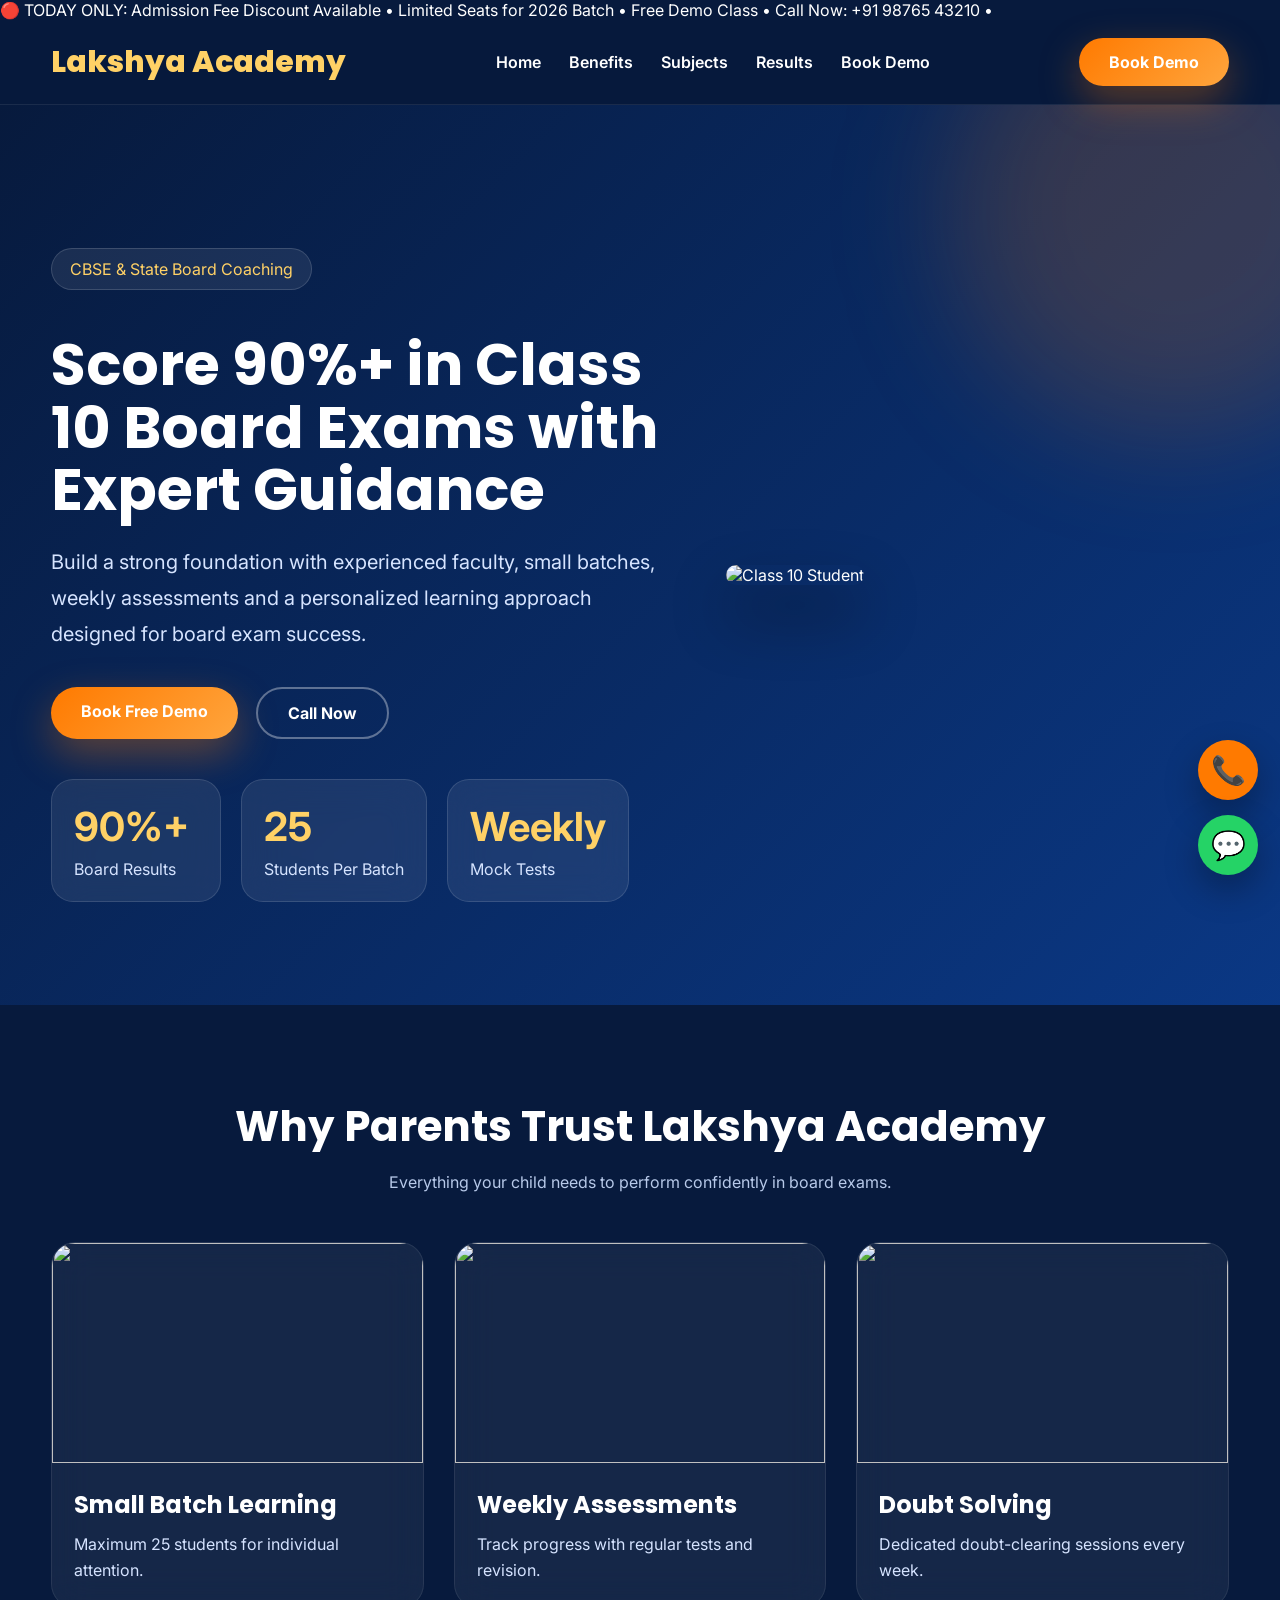
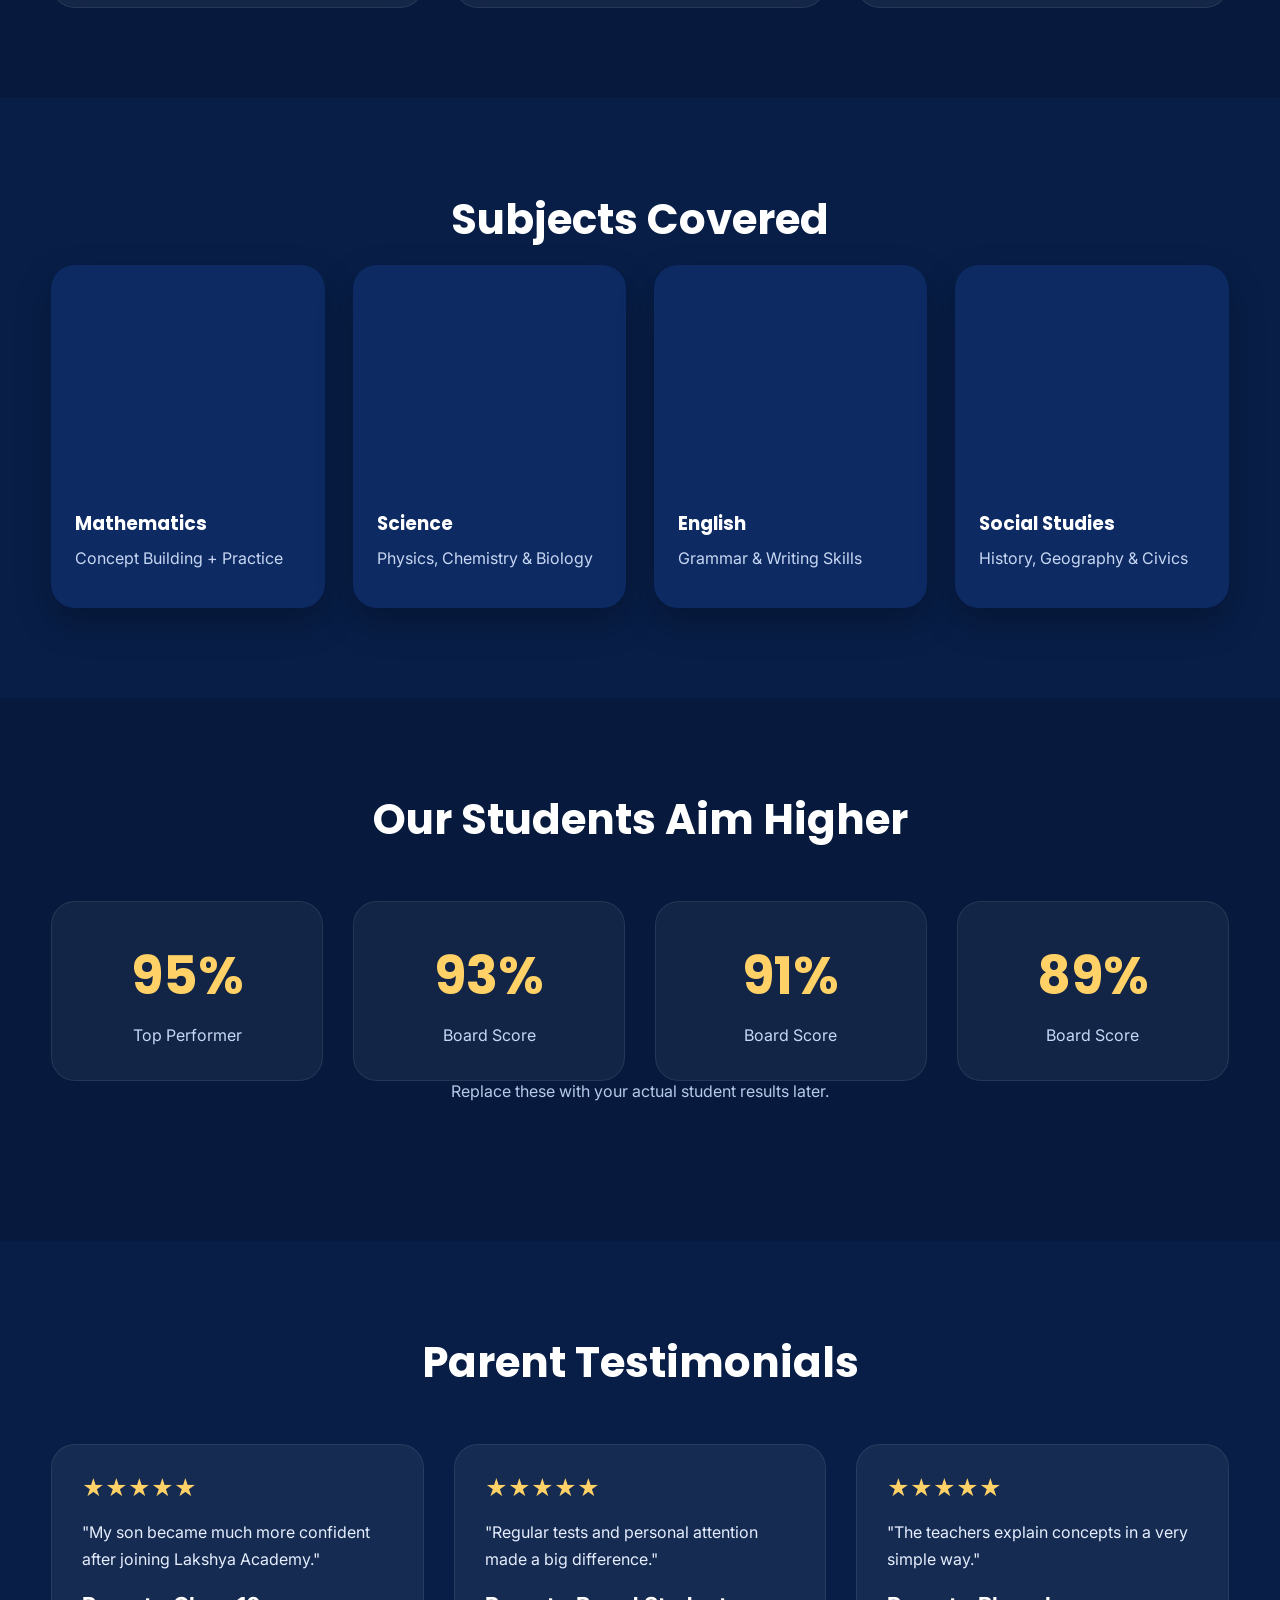
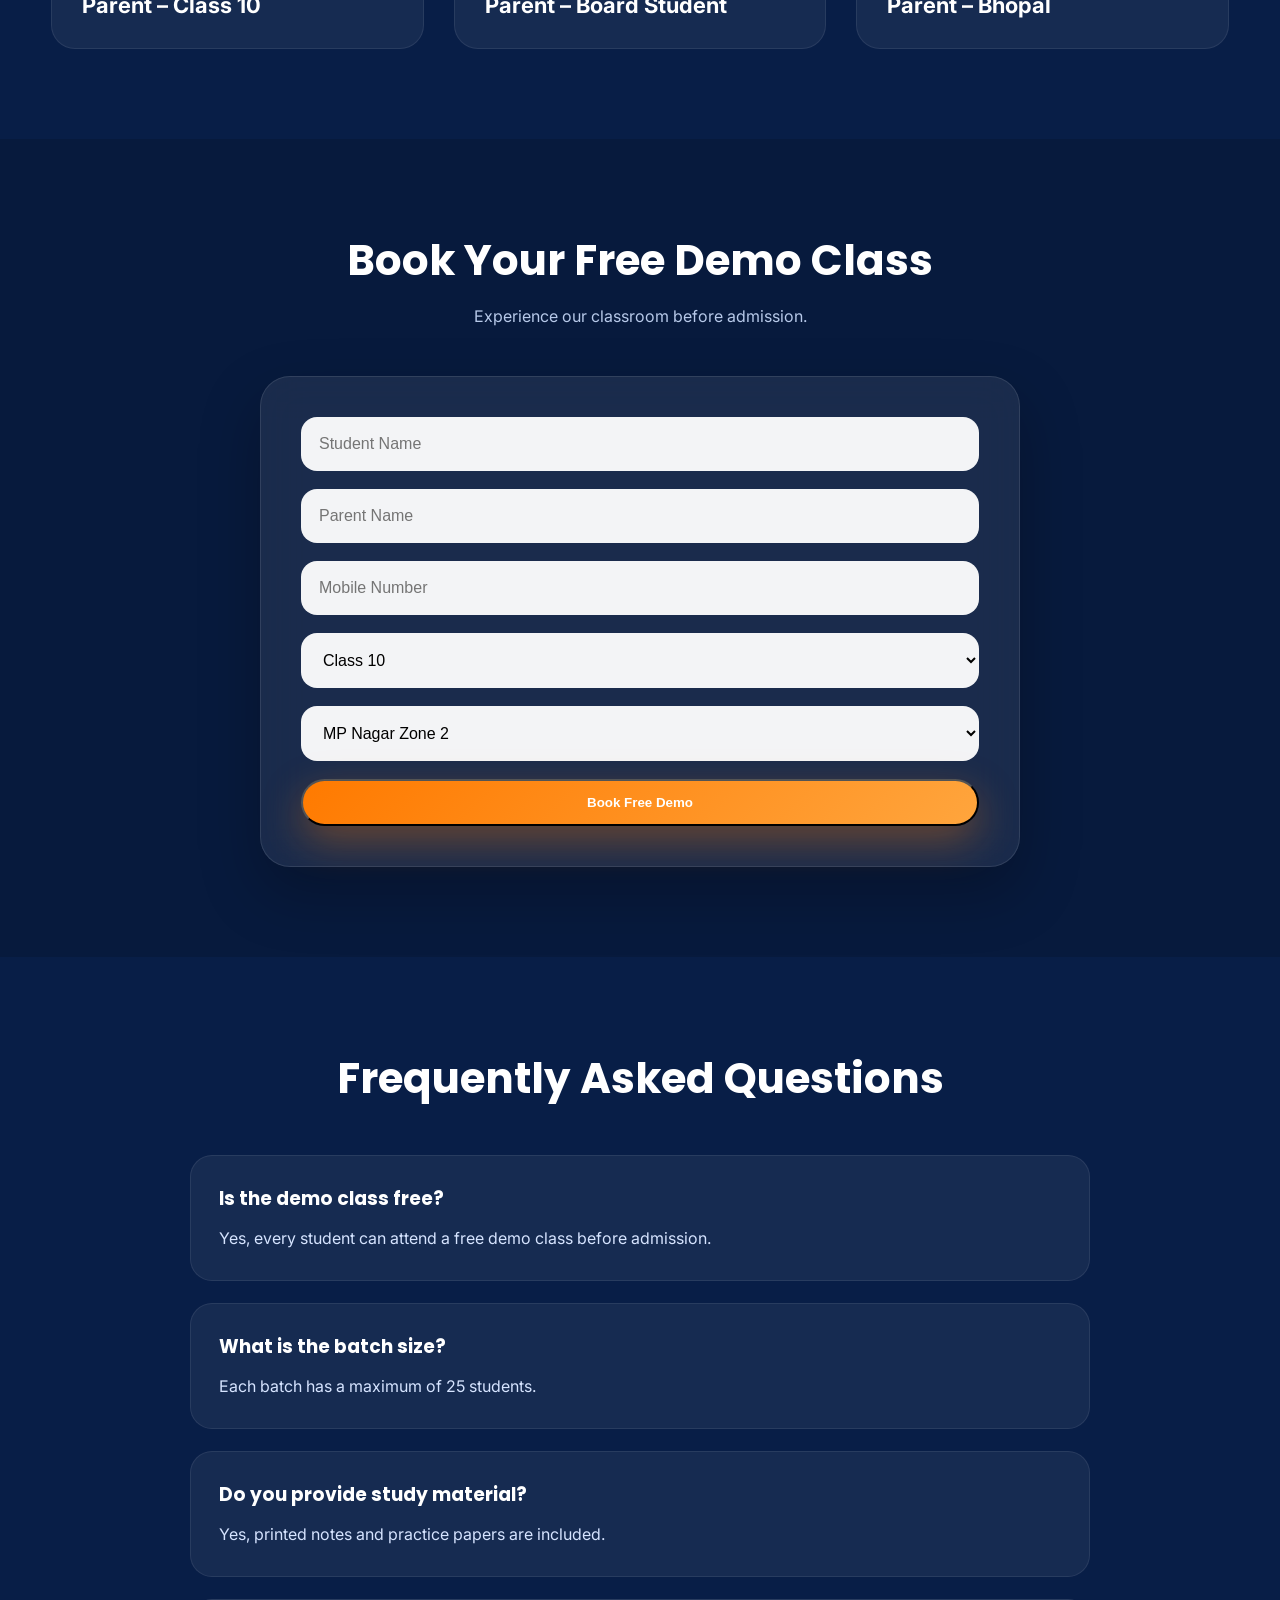
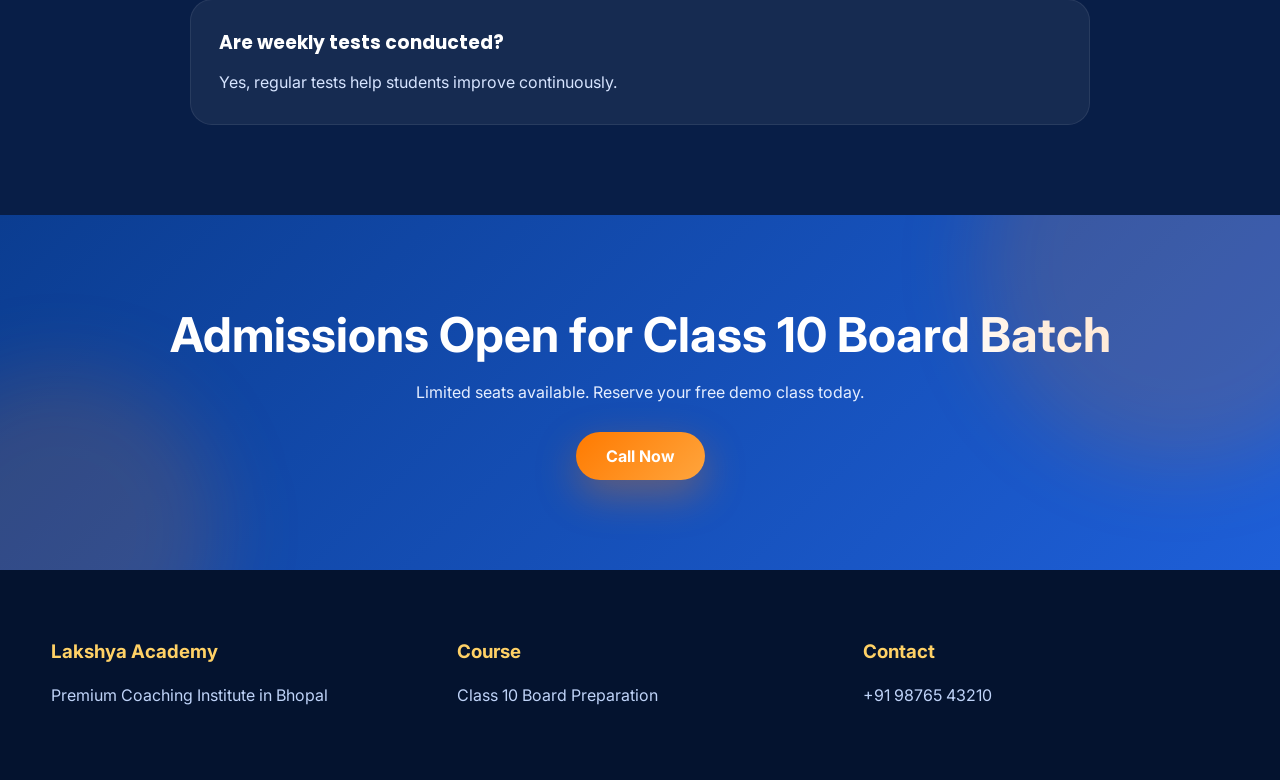
==== commit e6e52224: "Class 10-Board-Prep.html" ====
--- a/Class 10-Board-Prep.html
+++ b/Class 10-Board-Prep.html
@@ -20,11 +20,10 @@
 
 <body>
 
-<div class="topbar">
-<div class="container topbar-flex">
-<span>Admissions Open • Free Demo Class • MP Nagar Zone 2 • Arera Colony</span>
-<a href="tel:+919876543210">Call Now</a>
-</div>
+<div class="offer-bar">
+  <div class="offer-track">
+    🔴 TODAY ONLY: Admission Fee Discount Available • Limited Seats for 2026 Batch • Free Demo Class • Call Now: +91 98765 43210 •
+  </div>
 </div>
 
 <header class="header">
--- a/Class-10.css
+++ b/Class-10.css
@@ -1 +1,256 @@
-*{margin:0;padding:0;box-sizing:border-box}body{font-family:Inter,sans-serif;background:#fff;color:#1f2937;line-height:1.6}h1,h2,h3{font-family:Poppins,sans-serif}.container{width:min(1120px,92%);margin:auto}.header{position:sticky;top:0;background:#fff;border-bottom:1px solid #eee;z-index:100}.nav{display:flex;justify-content:space-between;align-items:center;padding:16px 0}.logo{font-weight:800;color:#0B3D91}.actions{display:flex;gap:12px}.btn{background:#FF7A00;color:#fff;padding:12px 22px;border-radius:999px;text-decoration:none;font-weight:600;display:inline-block;box-shadow:0 8px 24px rgba(255,122,0,.25);transition:.3s}.btn:hover{transform:translateY(-2px)}.outline{background:#fff;color:#0B3D91;border:2px solid #0B3D91;box-shadow:none}.hero{background:linear-gradient(135deg,#0B3D91,#1E5FD8);color:#fff;padding:72px 0}.hero-grid{display:grid;grid-template-columns:1.2fr .8fr;gap:40px;align-items:center}.badge{display:inline-block;background:rgba(255,255,255,.15);padding:8px 14px;border-radius:999px;margin-bottom:16px}.hero h1{font-size:48px;line-height:1.1;margin-bottom:18px}.hero h1 span{color:#FFD166}.cta{display:flex;gap:14px;margin:28px 0}.trust{display:flex;gap:14px;flex-wrap:wrap}.trust div{background:rgba(255,255,255,.12);padding:10px 14px;border-radius:12px}.hero-card{background:rgba(255,255,255,.12);backdrop-filter:blur(14px);border:1px solid rgba(255,255,255,.18);border-radius:24px;padding:28px}.placeholder{aspect-ratio:4/5;border:2px dashed rgba(255,255,255,.45);display:grid;place-items:center;border-radius:18px}.section{padding:72px 0}.alt{background:#F8FAFC}h2{font-size:34px;margin-bottom:26px}.grid4{display:grid;grid-template-columns:repeat(4,1fr);gap:20px}.grid2{display:grid;grid-template-columns:repeat(2,1fr);gap:20px}.card{background:#fff;padding:24px;border-radius:18px;box-shadow:0 12px 30px rgba(0,0,0,.06);transition:.3s}.card:hover{transform:translateY(-6px)}.stats{display:grid;grid-template-columns:repeat(4,1fr);gap:20px}.stats div{text-align:center;background:#fff;padding:24px;border-radius:18px}.stats span{font:800 40px Poppins;color:#0B3D91}.two{display:grid;grid-template-columns:1.2fr .8fr;gap:30px;align-items:start}.checks{list-style:none;display:grid;grid-template-columns:repeat(2,1fr);gap:12px}.checks li{padding-left:28px;position:relative}.checks li:before{content:"✓";position:absolute;left:0;color:#16A34A;font-weight:700}.pricing{background:#0B3D91;color:#fff;padding:30px;border-radius:24px;box-shadow:0 20px 50px rgba(11,61,145,.25)}.price{font:800 42px Poppins;color:#FFD166;margin:16px 0}.full{width:100%;text-align:center}.demo{display:grid;grid-template-columns:1fr 1fr;gap:30px;align-items:center}.form{background:#fff;padding:24px;border-radius:20px;box-shadow:0 12px 30px rgba(0,0,0,.08)}.form input,.form select{width:100%;padding:14px;border:1px solid #ddd;border-radius:12px;margin-bottom:14px}.final-cta{background:linear-gradient(135deg,#0B3D91,#1E5FD8);color:#fff;text-align:center;padding:70px 0}.footer{background:#111827;color:#fff;padding:24px 0;text-align:center}@media(max-width:900px){.hero-grid,.two,.demo,.grid4,.grid2,.stats{grid-template-columns:1fr}.hero h1{font-size:36px}.cta{flex-direction:column}.actions .outline{display:none}}
+/* ==========================================
+   Lakshya Academy - Class 10 Landing Page
+   Premium CSS
+========================================== */
+
+.class10-hero{
+background:
+linear-gradient(135deg,rgba(7,26,61,.95),rgba(11,61,145,.85)),
+url('https://images.unsplash.com/photo-1523240795612-9a054b0db644?auto=format&fit=crop&w=1600&q=80');
+background-size:cover;
+background-position:center;
+min-height:100vh;
+display:flex;
+align-items:center;
+padding:120px 0 80px;
+position:relative;
+overflow:hidden;
+}
+
+.class10-hero::before{
+content:"";
+position:absolute;
+width:450px;
+height:450px;
+background:rgba(255,122,0,.18);
+border-radius:50%;
+top:-120px;
+right:-120px;
+filter:blur(60px);
+}
+
+.class10-grid{
+display:grid;
+grid-template-columns:1.1fr .9fr;
+gap:60px;
+align-items:center;
+position:relative;
+z-index:2;
+}
+
+.hero-left h1{
+font-size:58px;
+line-height:1.08;
+margin:22px 0;
+font-family:'Poppins',sans-serif;
+}
+
+.hero-left p{
+font-size:20px;
+line-height:1.8;
+color:#D6E4FF;
+margin-bottom:35px;
+}
+
+.hero-right img{
+width:100%;
+border-radius:30px;
+box-shadow:0 30px 60px rgba(0,0,0,.45);
+transition:.5s;
+}
+
+.hero-right img:hover{
+transform:scale(1.03);
+}
+
+.hero-buttons{
+display:flex;
+gap:18px;
+flex-wrap:wrap;
+margin-bottom:40px;
+}
+
+.hero-stats{
+display:flex;
+gap:20px;
+flex-wrap:wrap;
+}
+
+.hero-stats .stat-card{
+background:rgba(255,255,255,.08);
+backdrop-filter:blur(18px);
+border:1px solid rgba(255,255,255,.12);
+border-radius:22px;
+padding:22px;
+min-width:170px;
+transition:.35s;
+}
+
+.hero-stats .stat-card:hover{
+transform:translateY(-8px);
+border-color:#FF7A00;
+}
+
+.hero-stats h2{
+color:#FFD166;
+font-size:40px;
+margin-bottom:8px;
+}
+
+/* Demo Form */
+
+.demo-box{
+max-width:760px;
+margin:auto;
+background:rgba(255,255,255,.08);
+backdrop-filter:blur(20px);
+padding:40px;
+border-radius:30px;
+border:1px solid rgba(255,255,255,.1);
+box-shadow:0 25px 60px rgba(0,0,0,.25);
+}
+
+.demo-box form{
+display:grid;
+gap:18px;
+}
+
+.demo-box input,
+.demo-box select{
+padding:18px;
+border:none;
+border-radius:16px;
+font-size:16px;
+background:rgba(255,255,255,.95);
+outline:none;
+transition:.3s;
+}
+
+.demo-box input:focus,
+.demo-box select:focus{
+box-shadow:0 0 0 3px rgba(255,122,0,.35);
+}
+
+/* FAQ */
+
+.faq-box{
+max-width:900px;
+margin:auto;
+display:grid;
+gap:22px;
+margin-top:45px;
+}
+
+.faq-item{
+background:rgba(255,255,255,.06);
+padding:28px;
+border-radius:22px;
+border:1px solid rgba(255,255,255,.08);
+transition:.35s;
+}
+
+.faq-item:hover{
+border-color:#FF7A00;
+transform:translateY(-4px);
+}
+
+.faq-item h3{
+margin-bottom:12px;
+font-family:'Poppins',sans-serif;
+}
+
+.faq-item p{
+color:#D6E4FF;
+line-height:1.7;
+}
+
+/* CTA Glow */
+
+.cta-section{
+position:relative;
+overflow:hidden;
+}
+
+.cta-section::after{
+content:"";
+position:absolute;
+width:320px;
+height:320px;
+background:rgba(255,122,0,.15);
+border-radius:50%;
+bottom:-120px;
+left:-100px;
+filter:blur(40px);
+}
+
+/* Floating Animation */
+
+@keyframes floatCard{
+
+0%{
+transform:translateY(0);
+}
+
+50%{
+transform:translateY(-8px);
+}
+
+100%{
+transform:translateY(0);
+}
+
+}
+
+.hero-stats .stat-card{
+animation:floatCard 4s ease-in-out infinite;
+}
+
+/* Responsive */
+
+@media(max-width:992px){
+
+.class10-grid{
+grid-template-columns:1fr;
+}
+
+.hero-left h1{
+font-size:44px;
+}
+
+.hero-right{
+order:-1;
+}
+
+}
+
+@media(max-width:768px){
+
+.class10-hero{
+padding-top:90px;
+}
+
+.hero-left h1{
+font-size:36px;
+}
+
+.hero-left p{
+font-size:17px;
+}
+
+.demo-box{
+padding:24px;
+}
+
+.hero-buttons{
+flex-direction:column;
+}
+
+.hero-stats{
+flex-direction:column;
+}
+
+.hero-stats .stat-card{
+width:100%;
+}
+
+}
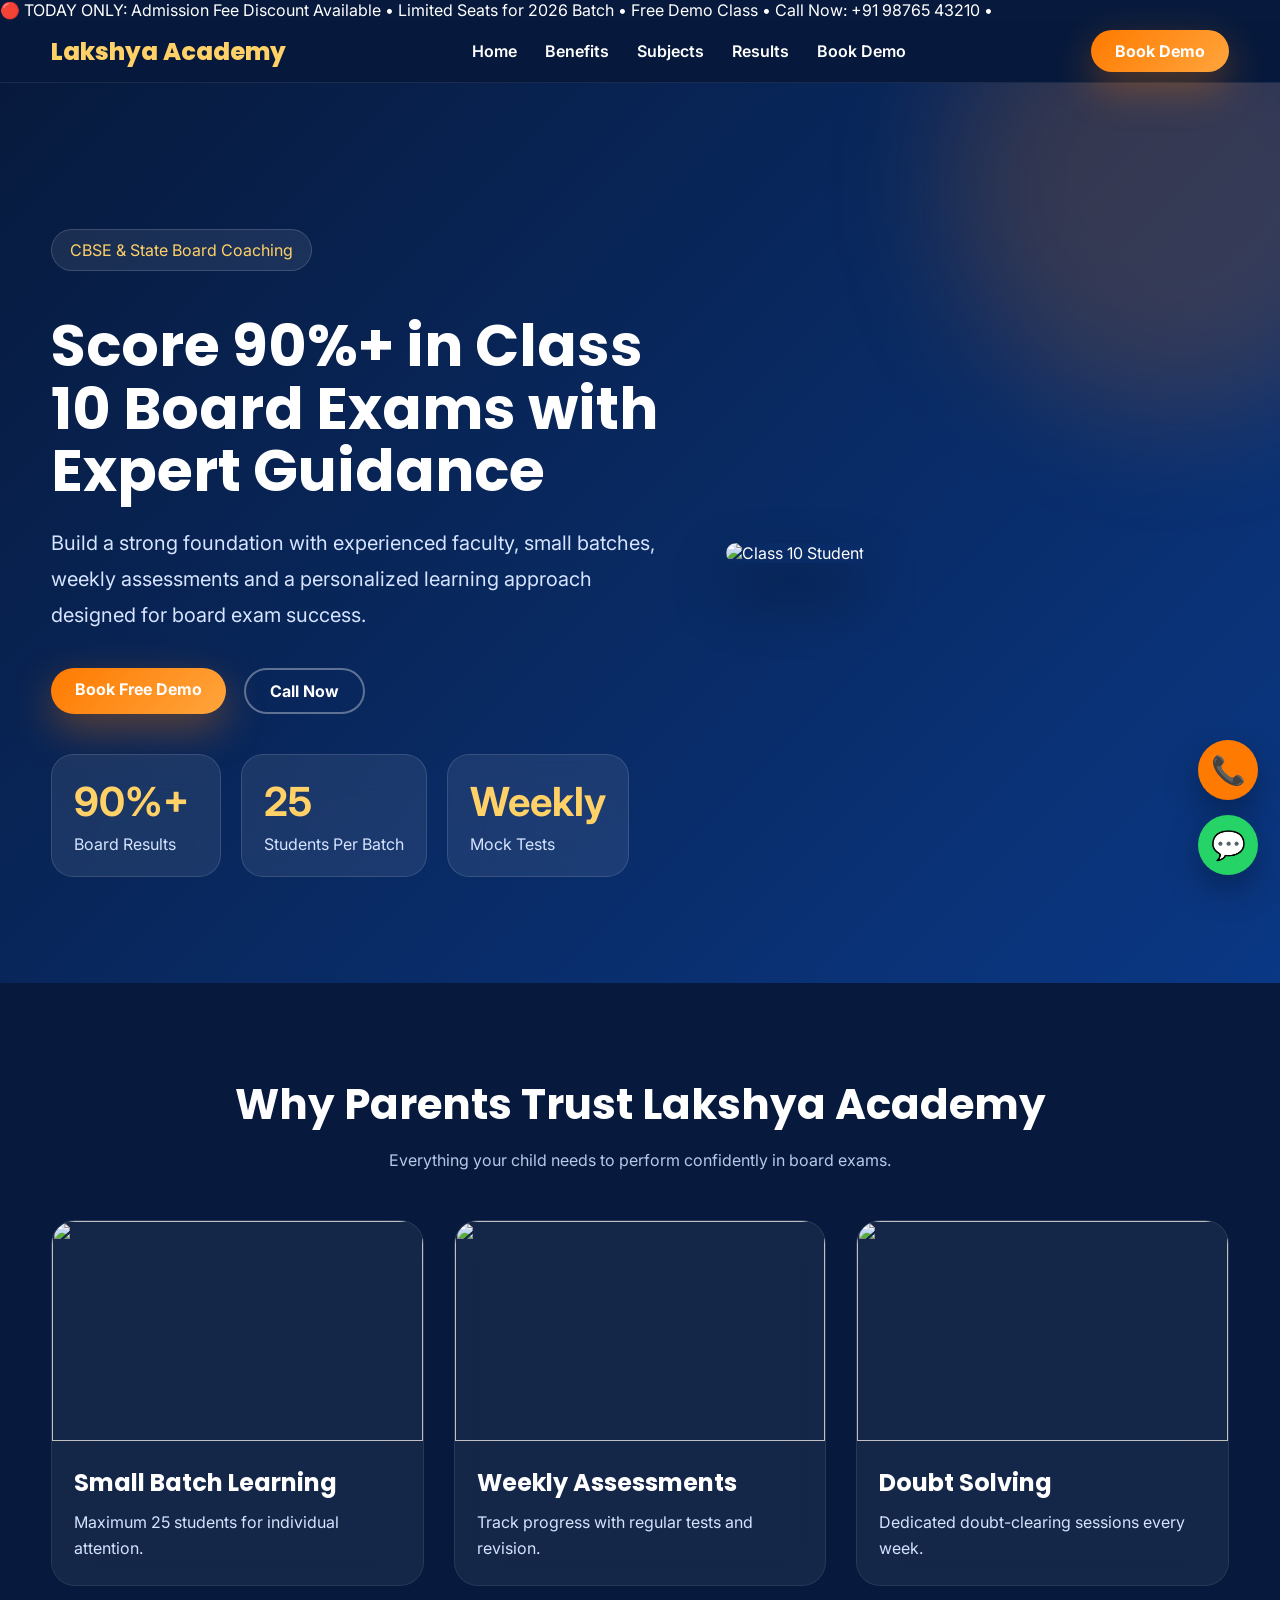
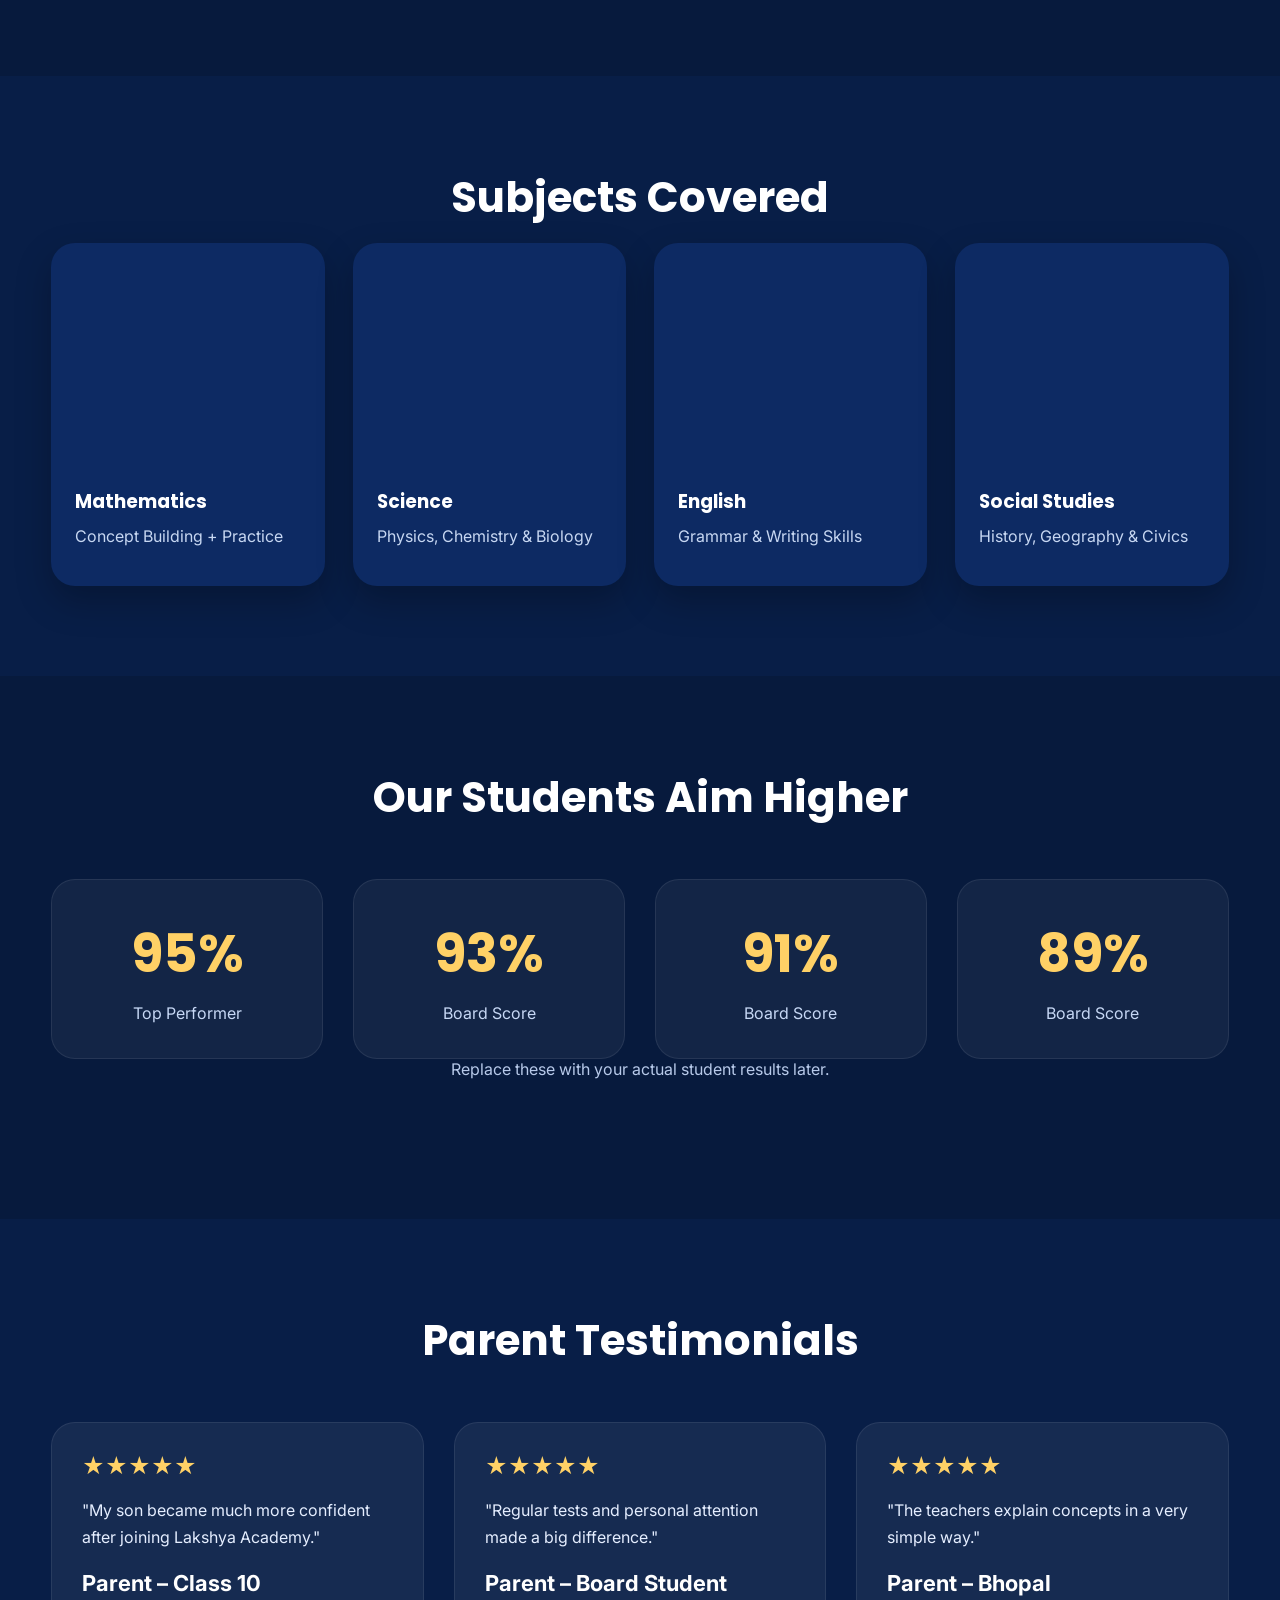
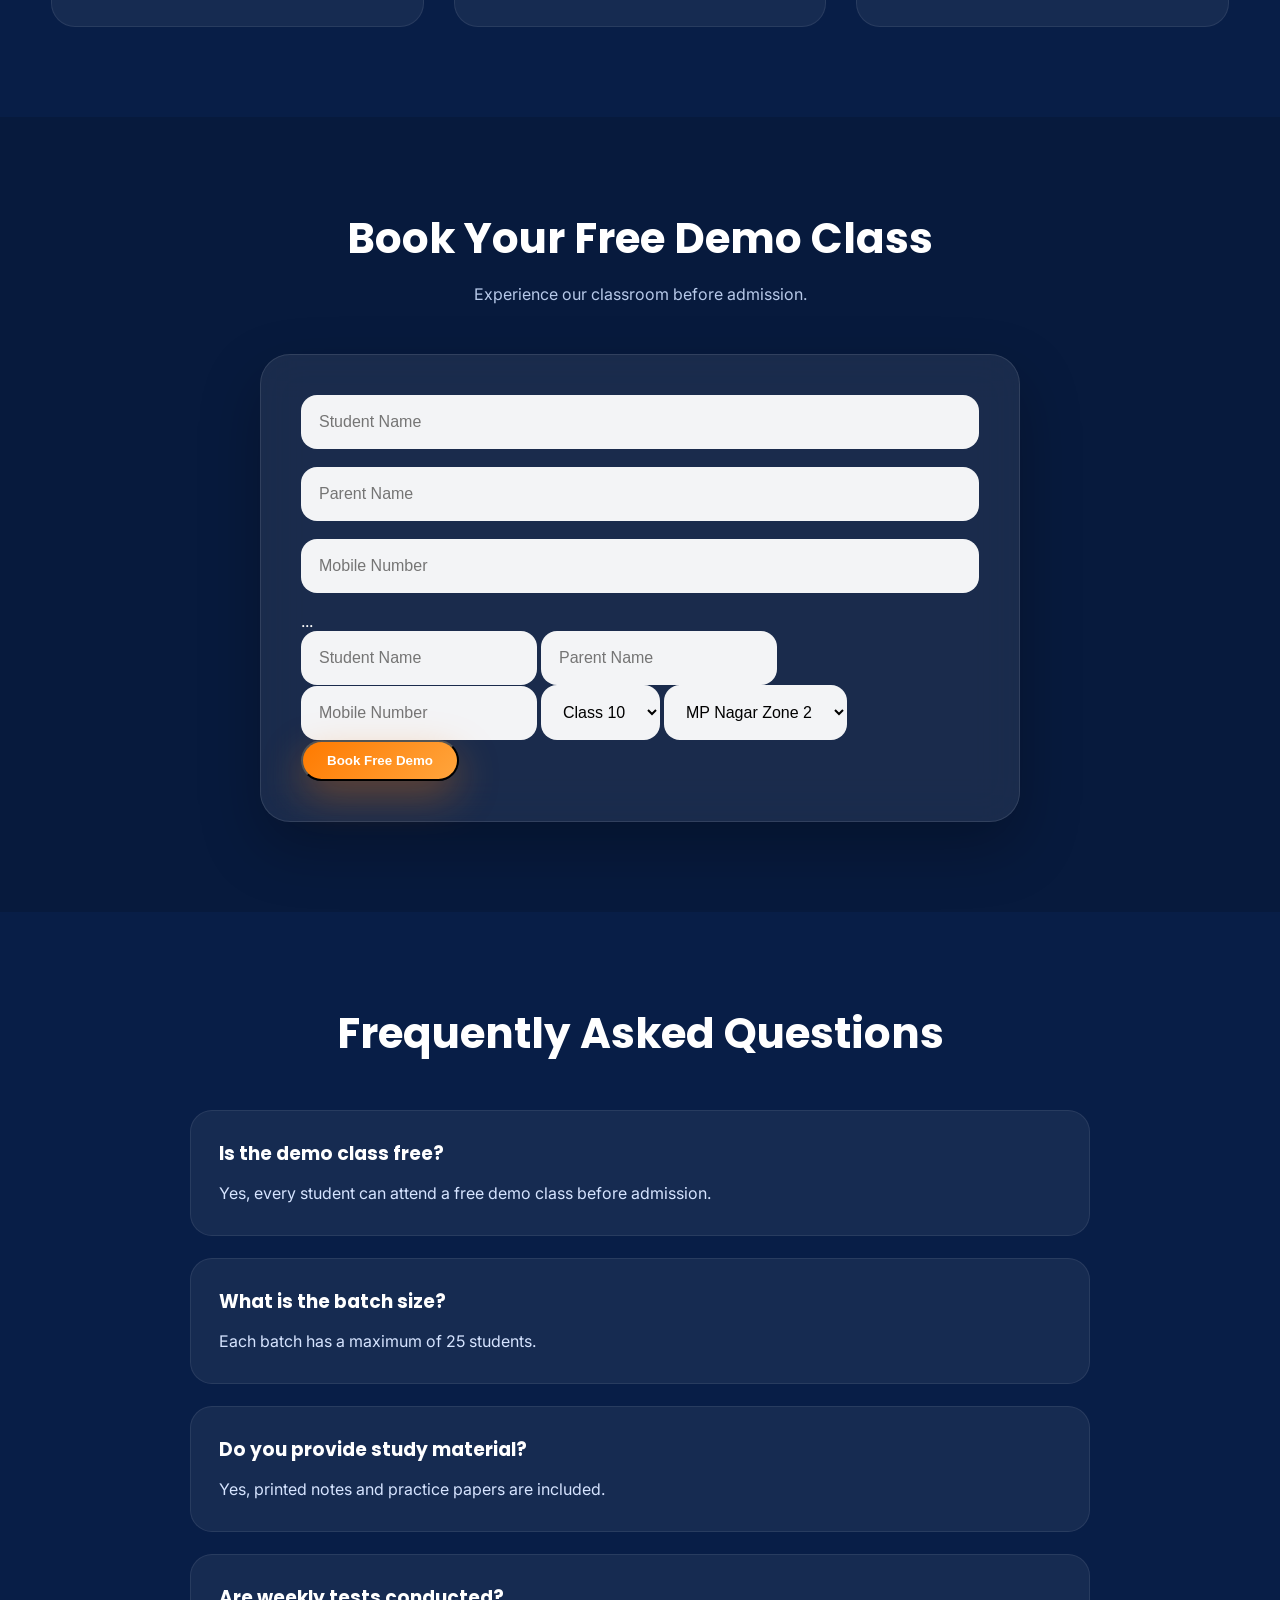
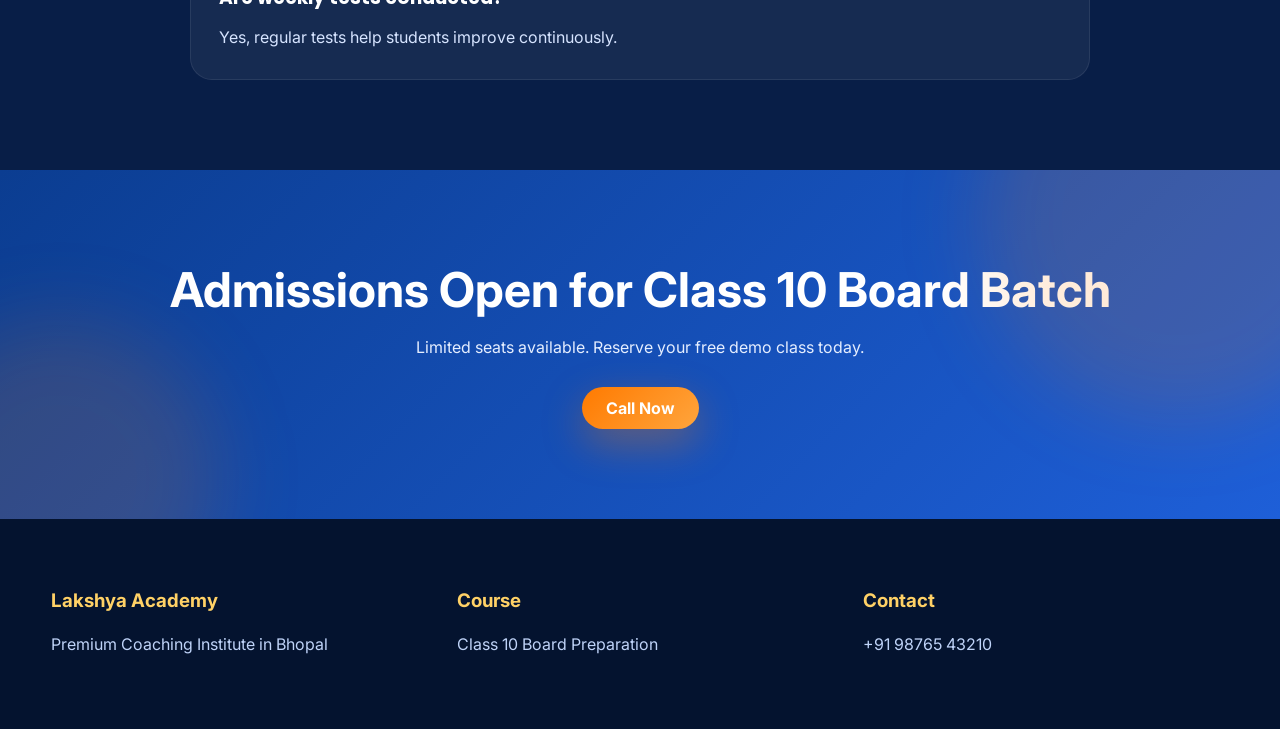
==== commit e461c95b: "Class 10-Board-Prep.html" ====
--- a/Class 10-Board-Prep.html
+++ b/Class 10-Board-Prep.html
@@ -314,6 +314,14 @@
 <input type="text" placeholder="Parent Name" required>
 
 <input type="tel" placeholder="Mobile Number" required>
+...
+</form>
+
+<input type="text" placeholder="Student Name" required>
+
+<input type="text" placeholder="Parent Name" required>
+
+<input type="tel" placeholder="Mobile Number" required>
 
 <select required>
 <option>Class 10</option>
--- a/style.css
+++ b/style.css
@@ -62,12 +62,12 @@
 display:flex;
 justify-content:space-between;
 align-items:center;
-padding:18px 0;
+padding:10px 0;
 }
 
 .logo{
 font-family:'Poppins',sans-serif;
-font-size:30px;
+font-size:24px;
 font-weight:800;
 color:#FFD166;
 }
@@ -92,7 +92,7 @@
 
 .btn{
 display:inline-block;
-padding:14px 30px;
+padding:11px 24px;
 border-radius:999px;
 text-decoration:none;
 font-weight:700;
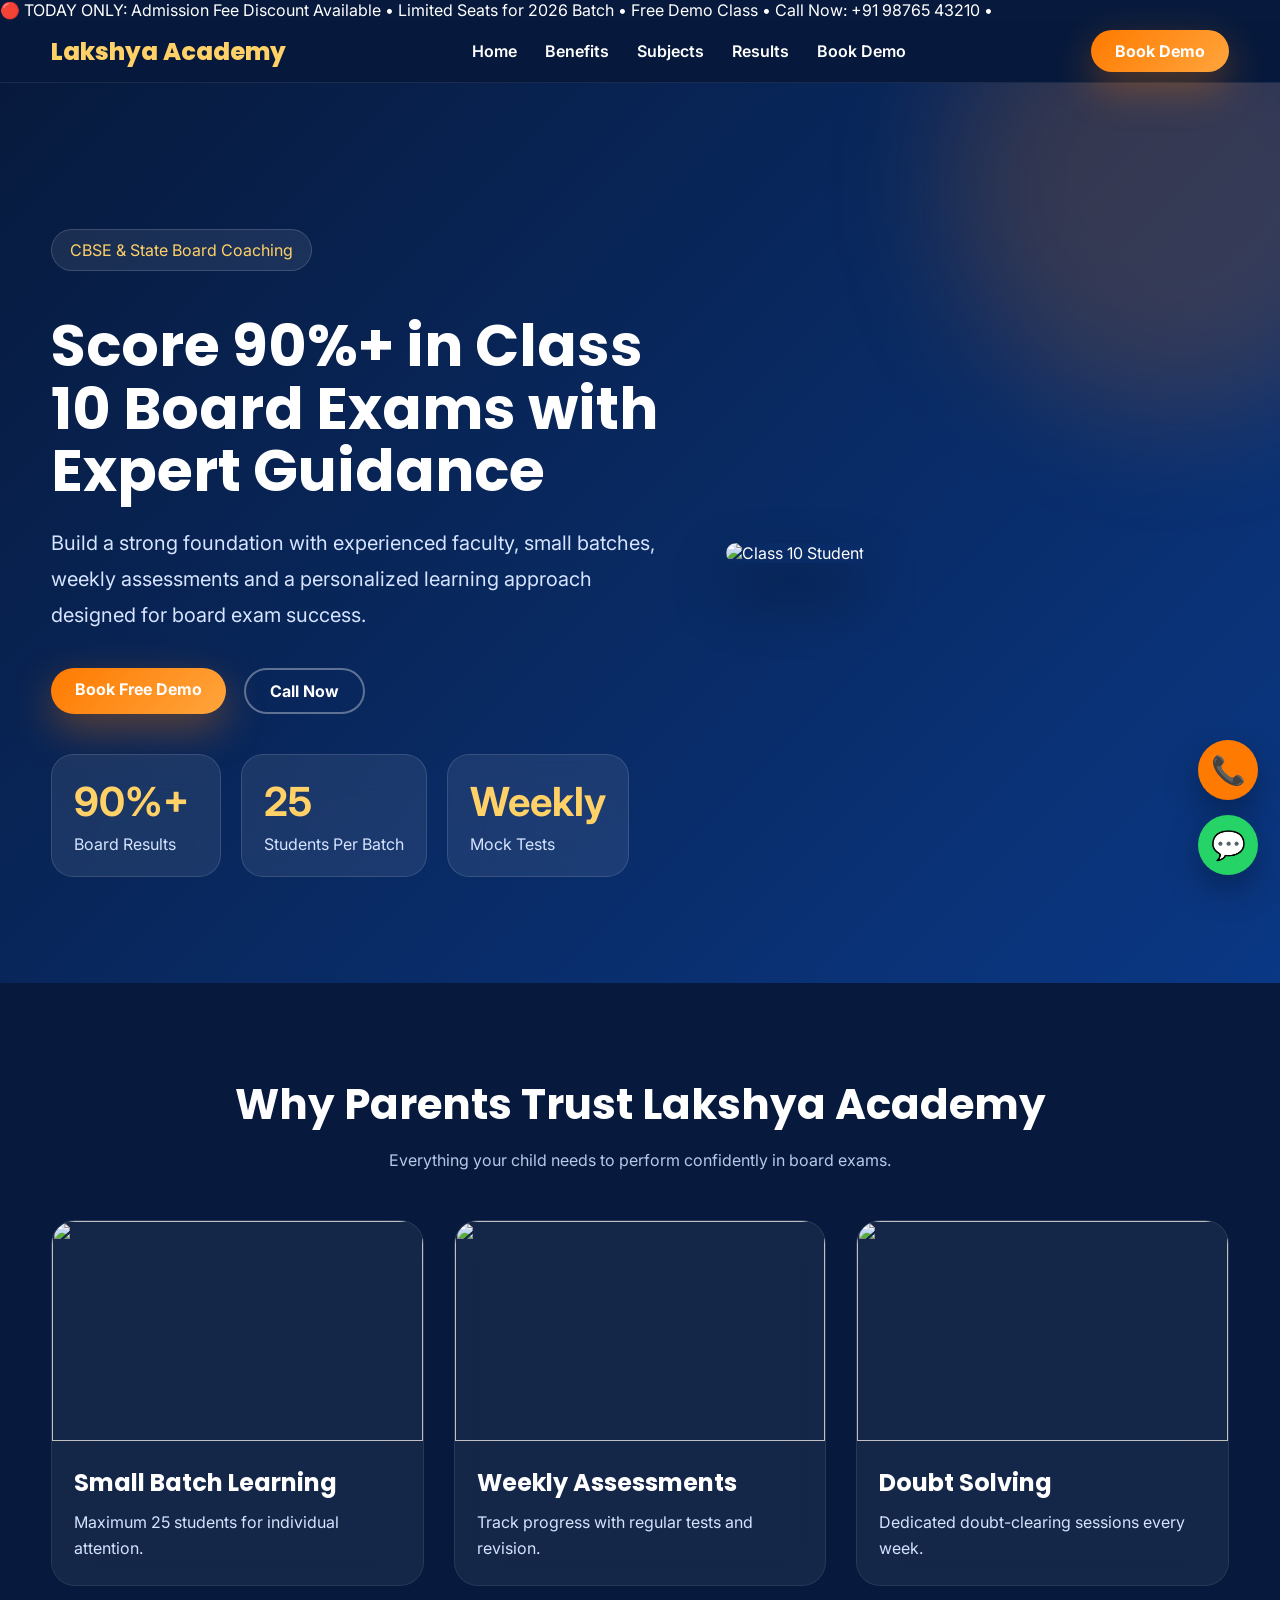
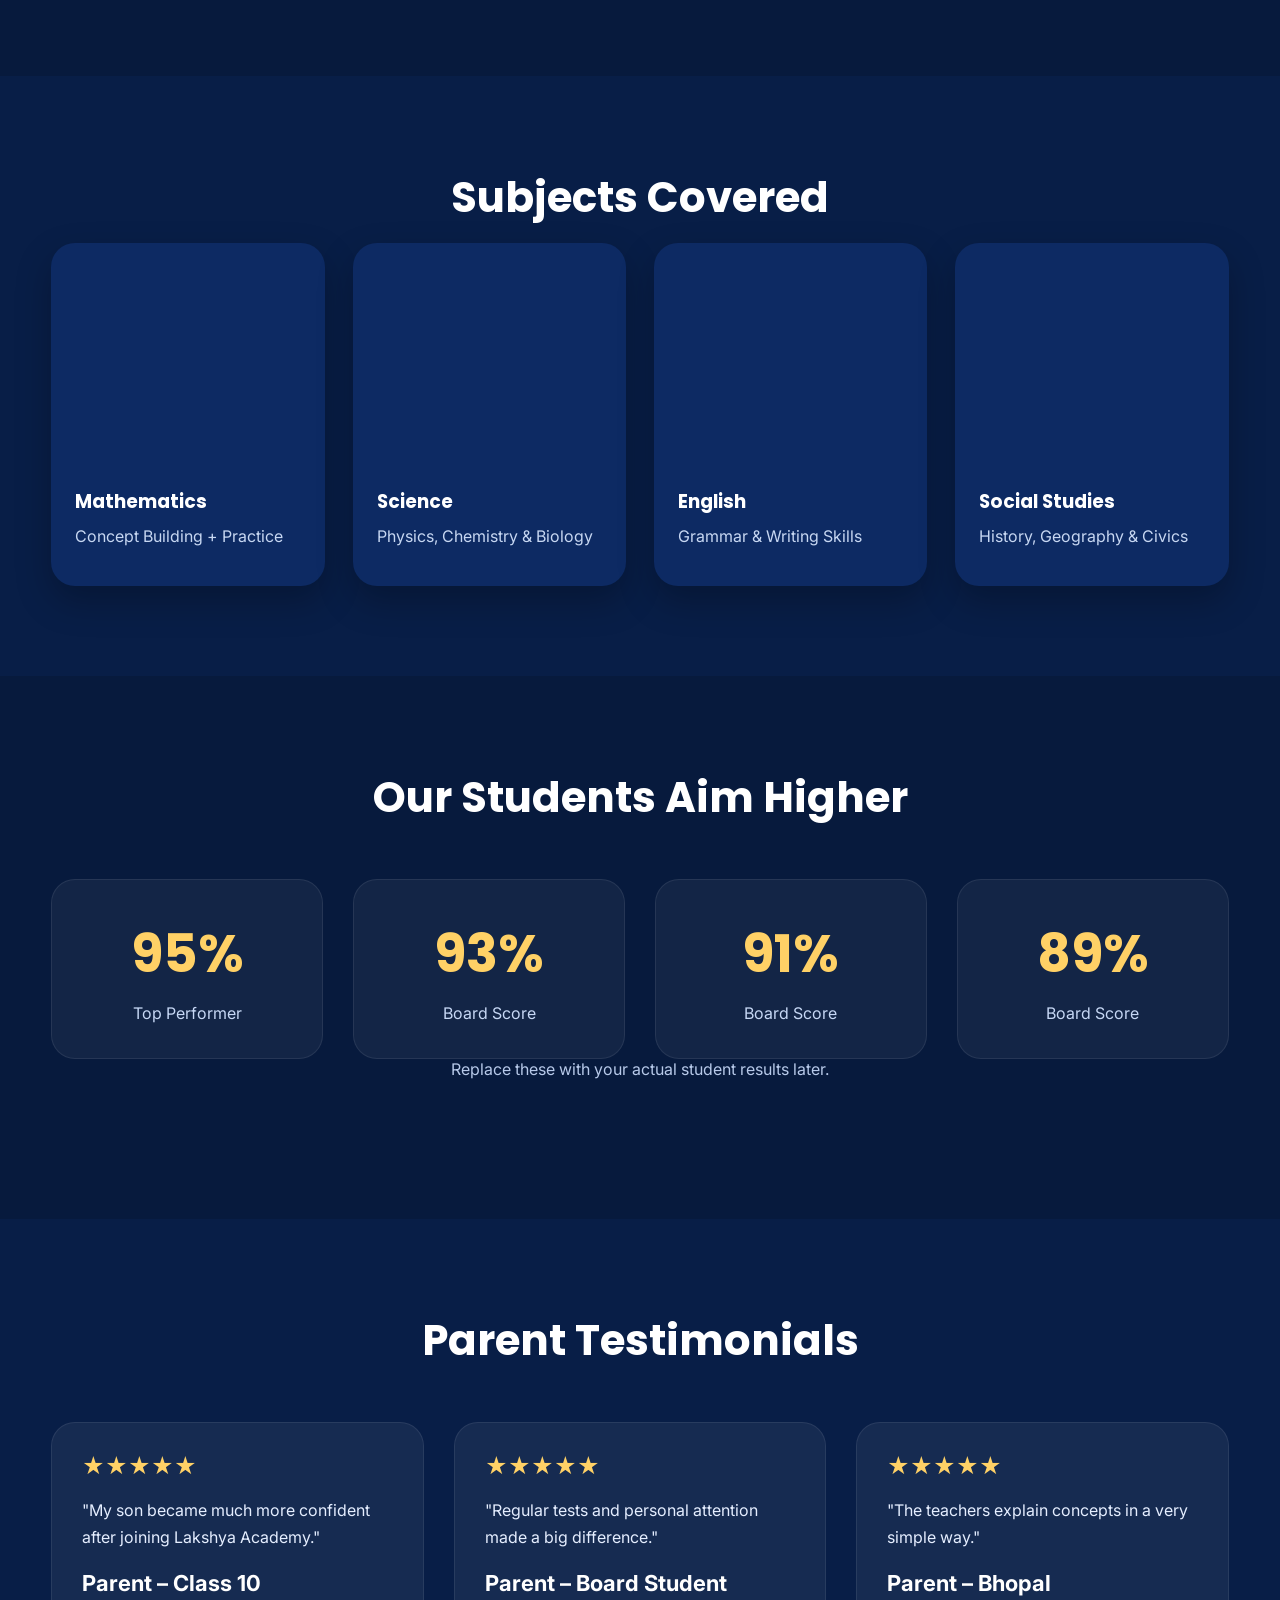
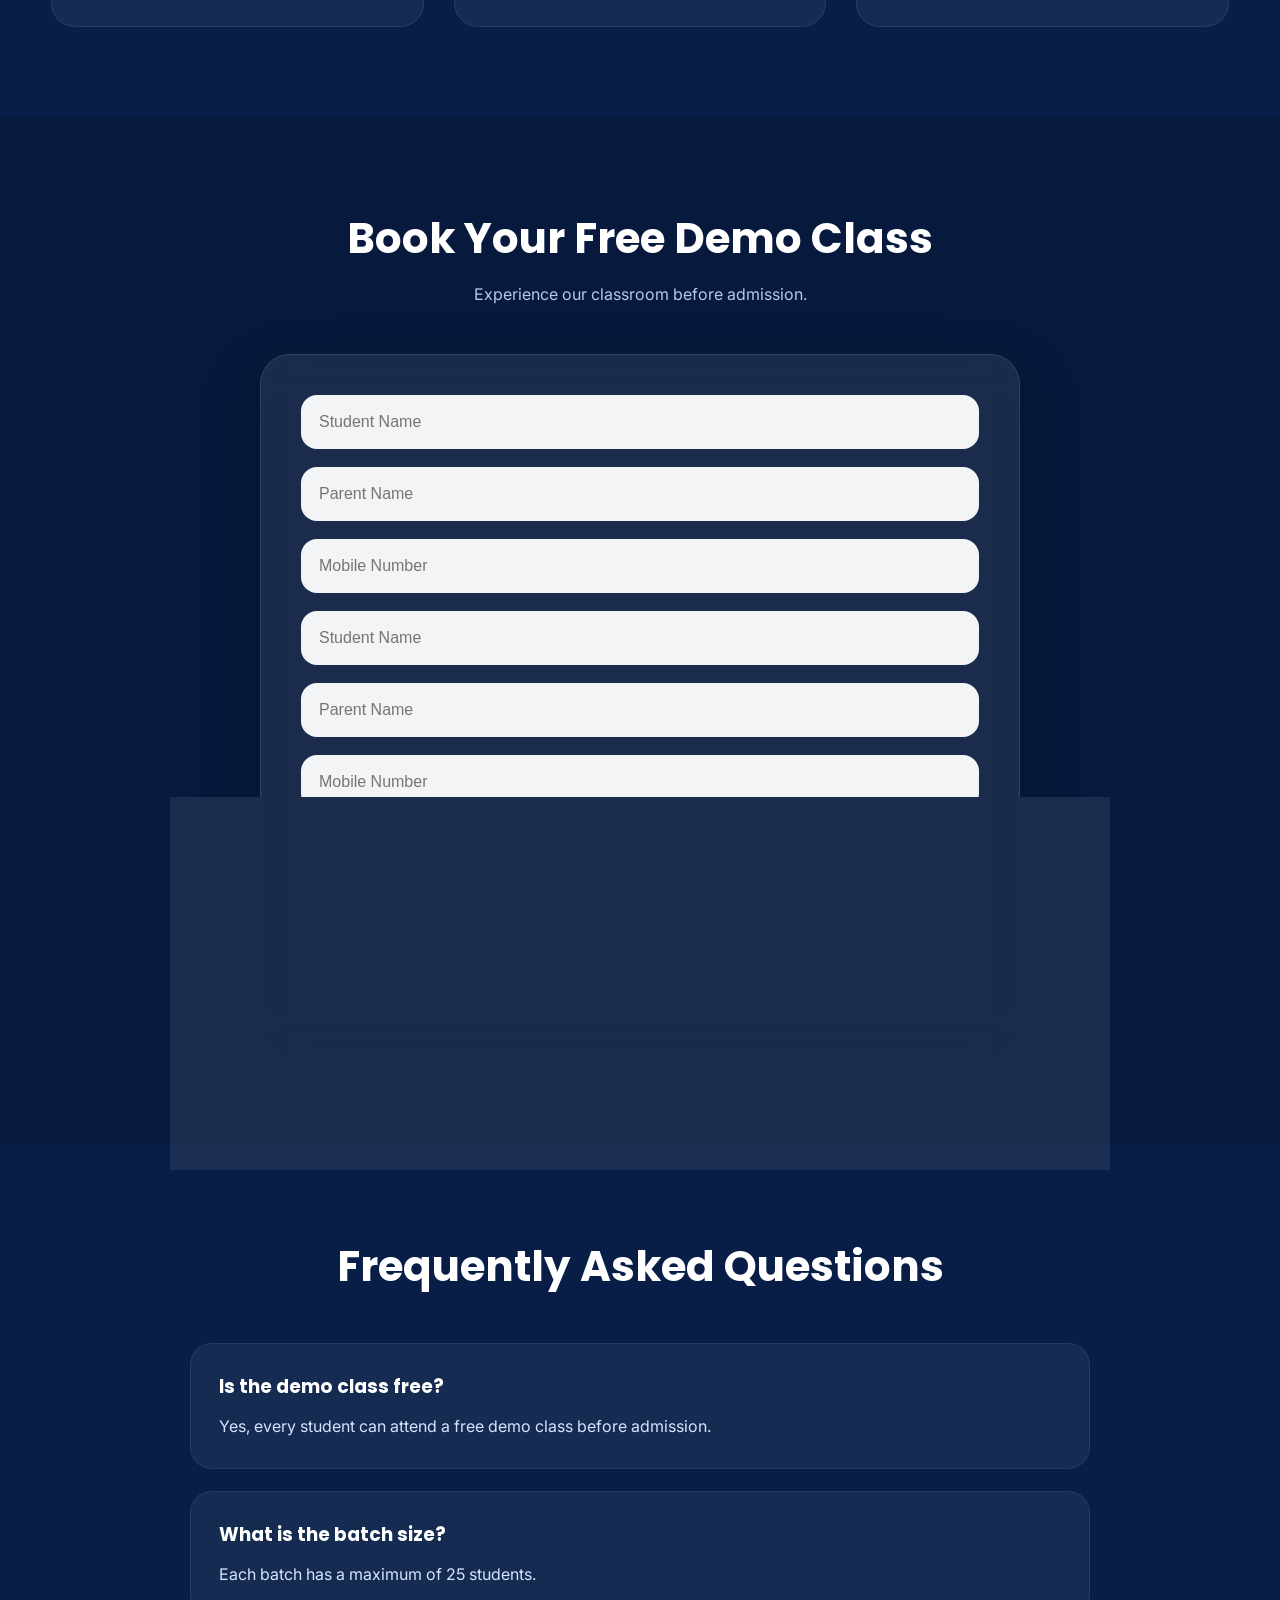
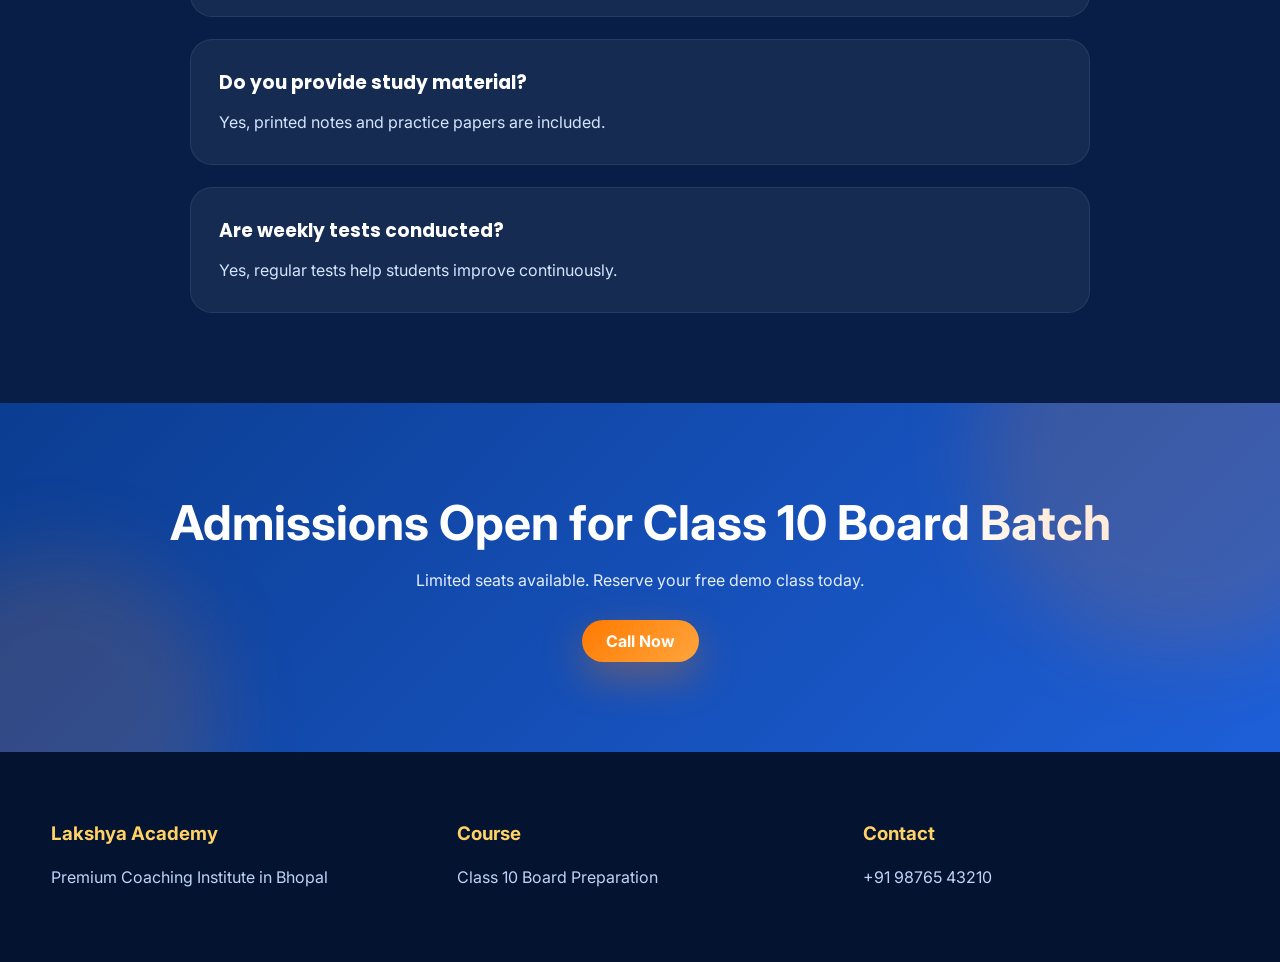
==== commit 25c56f0e: "Class 10-Board-Prep.html" ====
--- a/Class 10-Board-Prep.html
+++ b/Class 10-Board-Prep.html
@@ -307,15 +307,17 @@
 
 <div class="demo-box">
 
-<form>
+<form action="https://formsubmit.co/your-email@gmail.com" method="POST">
+
+<input type="hidden" name="_captcha" value="false">
+<input type="hidden" name="_subject" value="Lakshya Academy New Lead">
+<input type="hidden" name="_next" value="https://lakshya-academy-bhopal.vercel.app/thank-you.html">
 
 <input type="text" placeholder="Student Name" required>
 
 <input type="text" placeholder="Parent Name" required>
 
 <input type="tel" placeholder="Mobile Number" required>
-...
-</form>
 
 <input type="text" placeholder="Student Name" required>
 
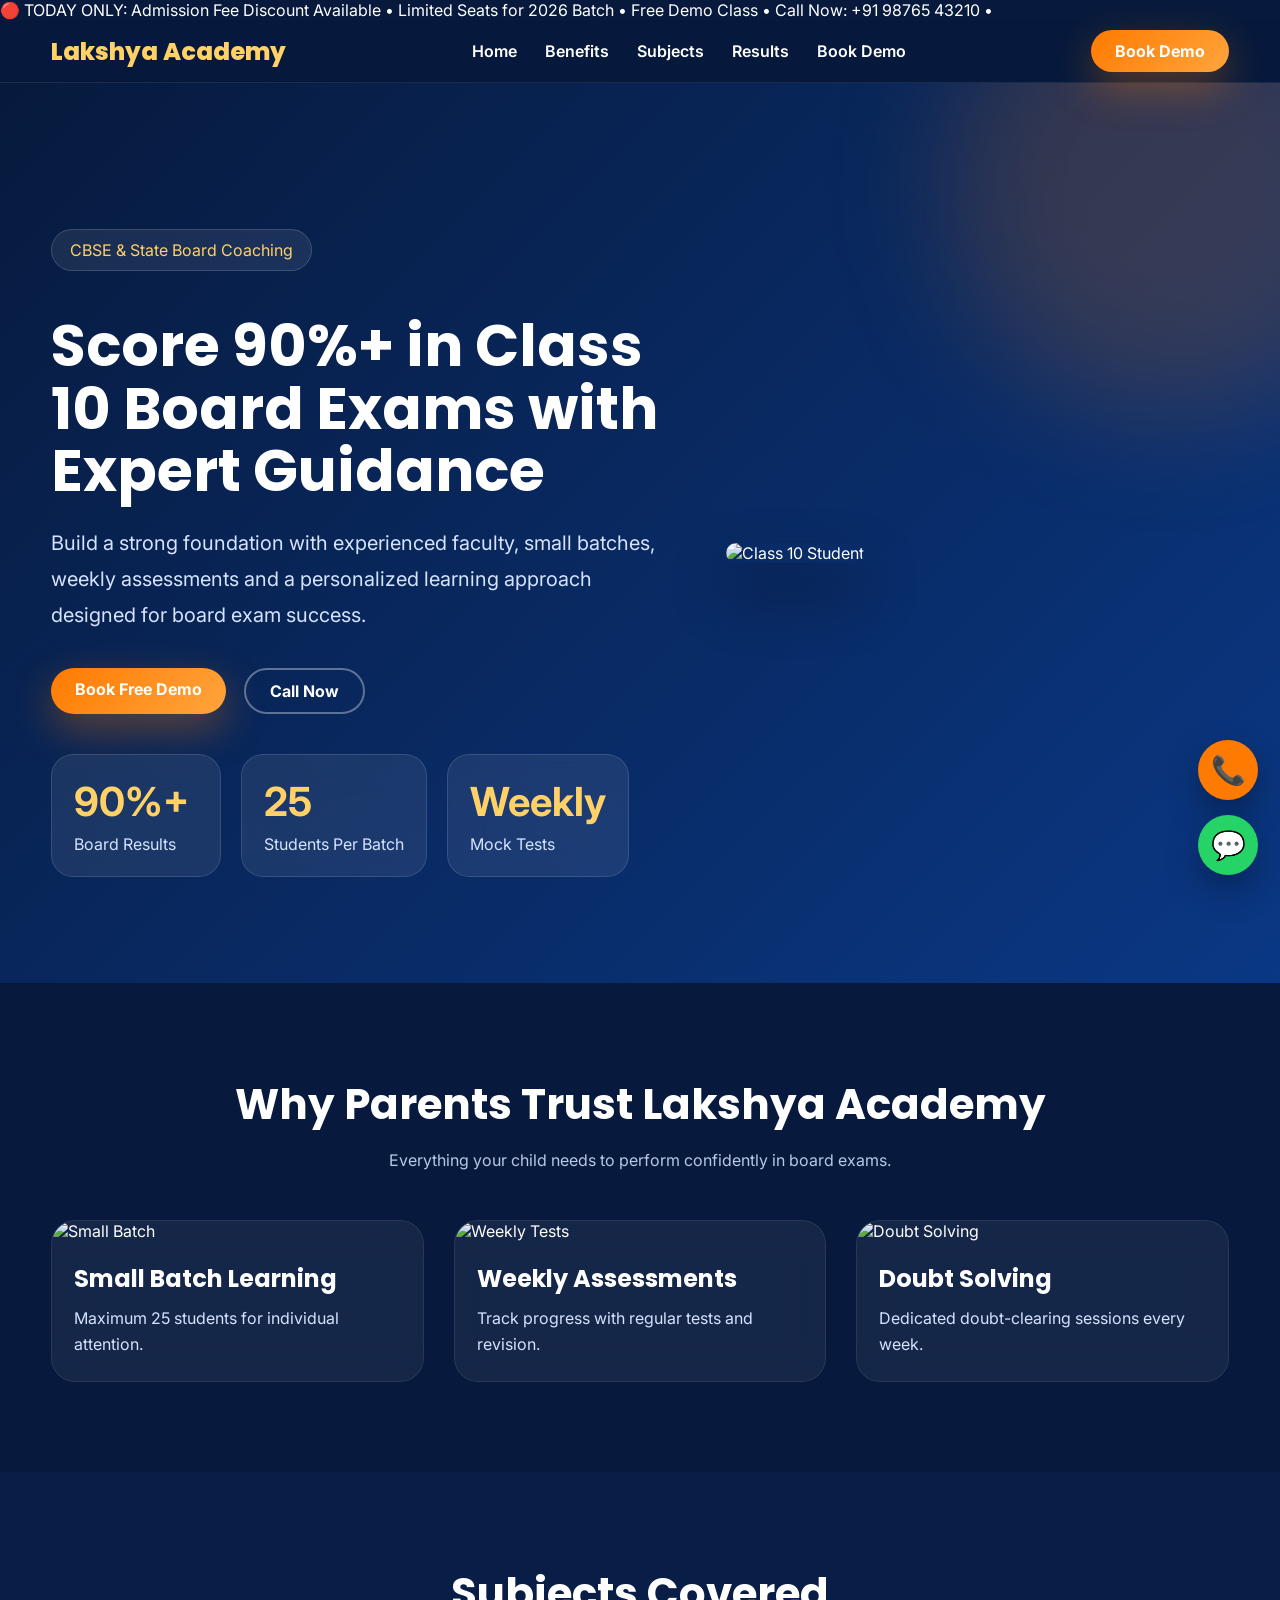
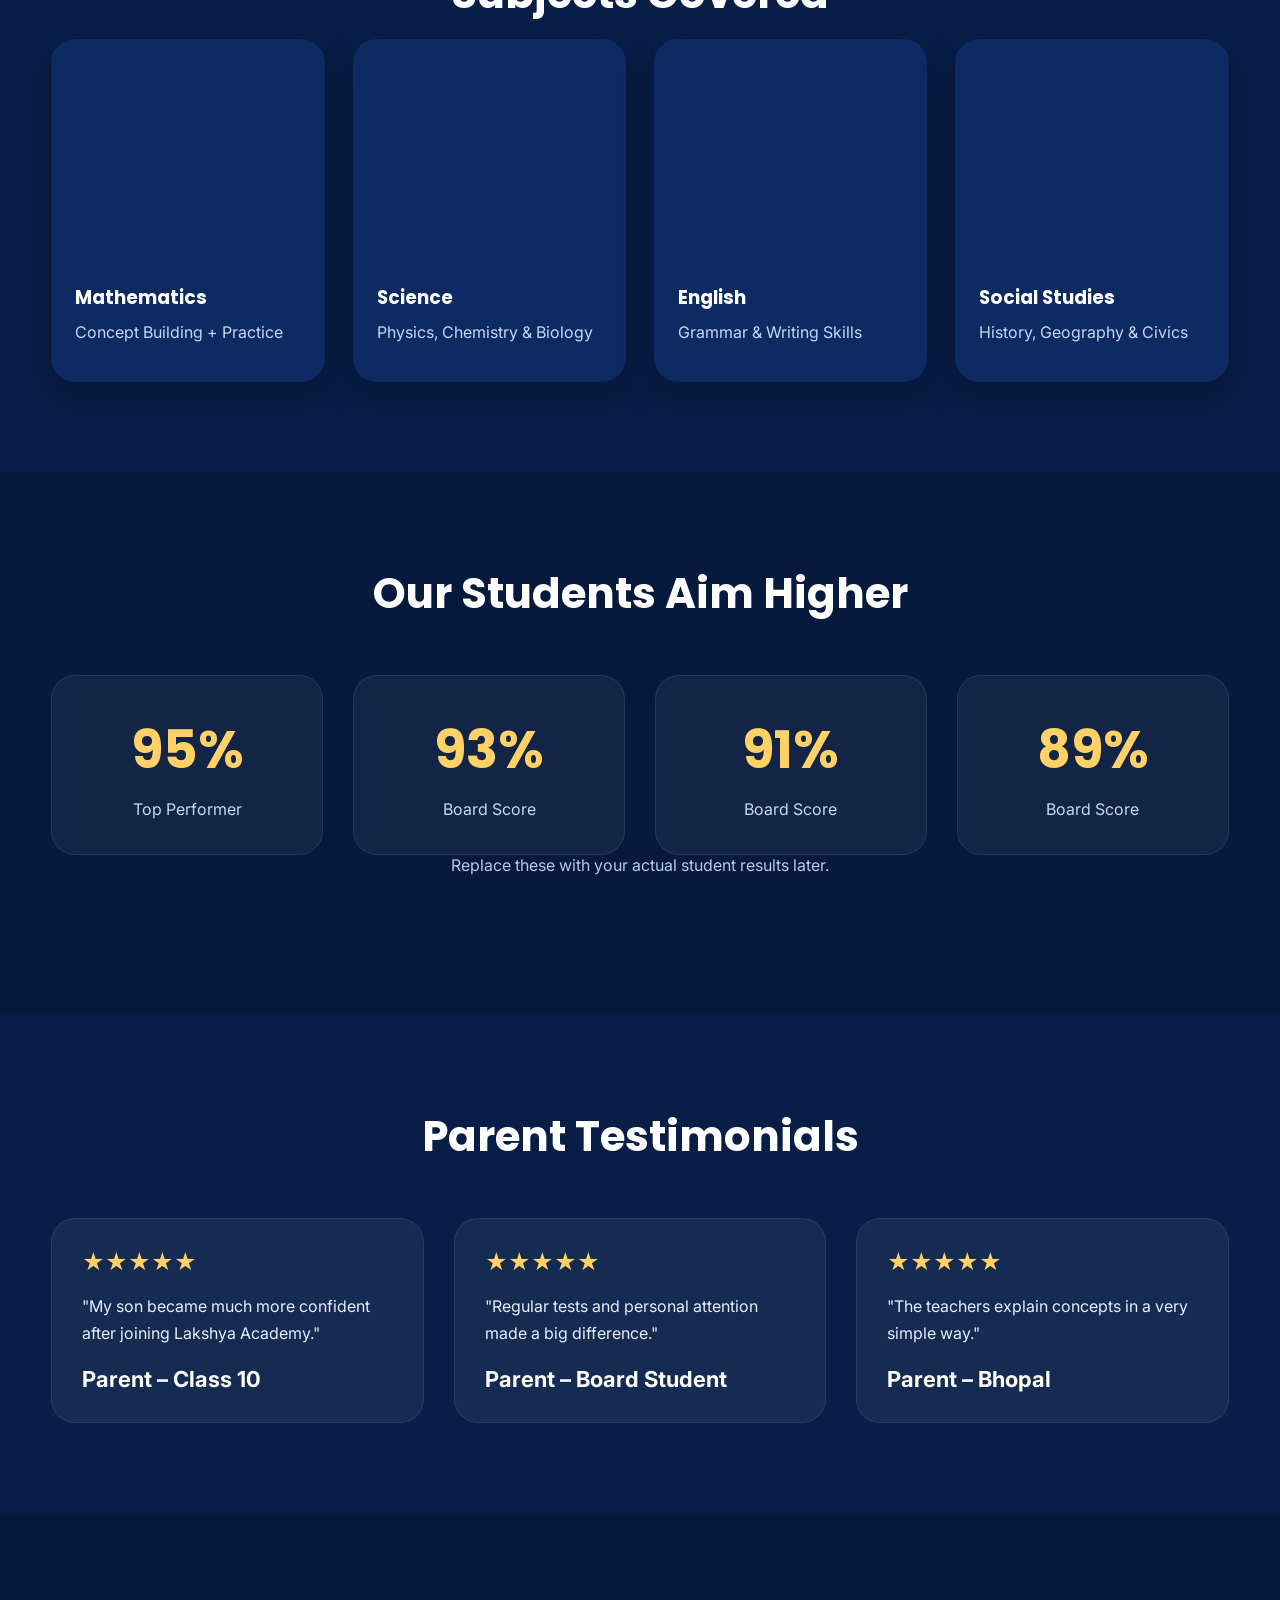
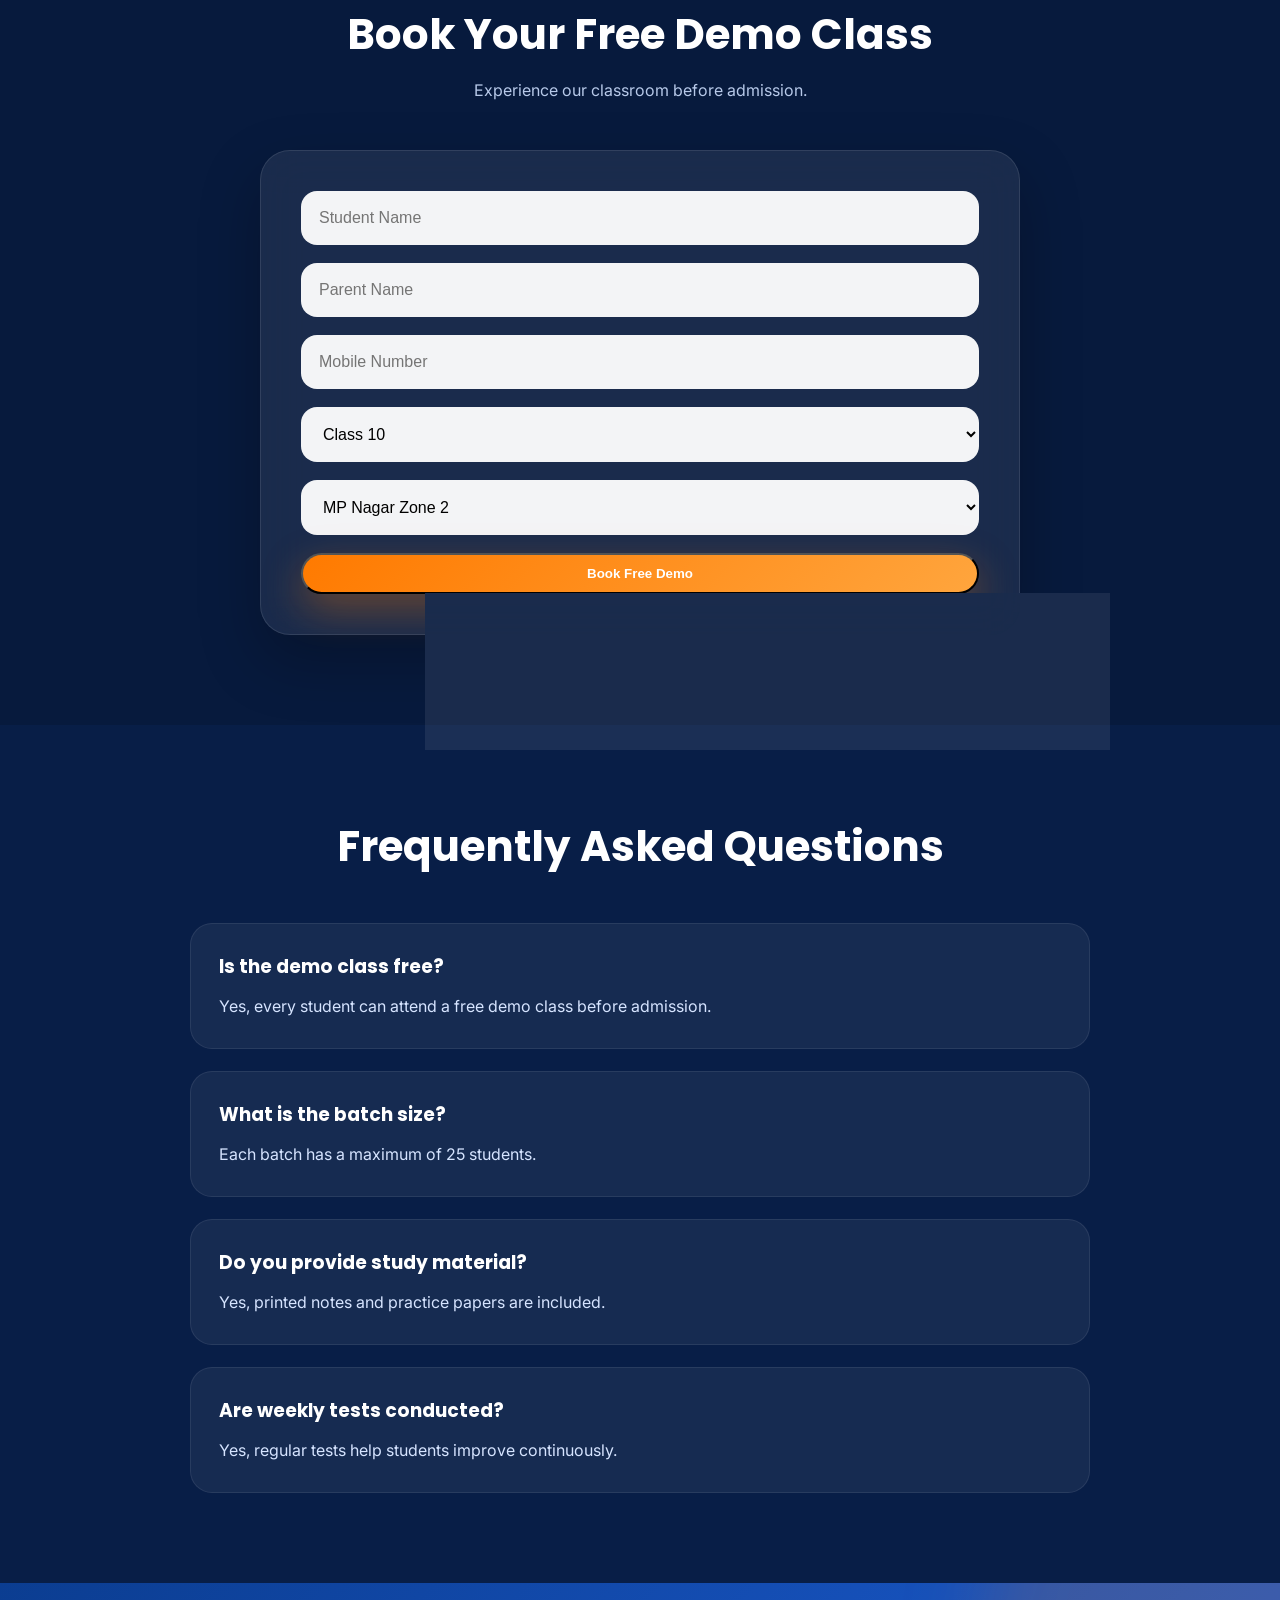
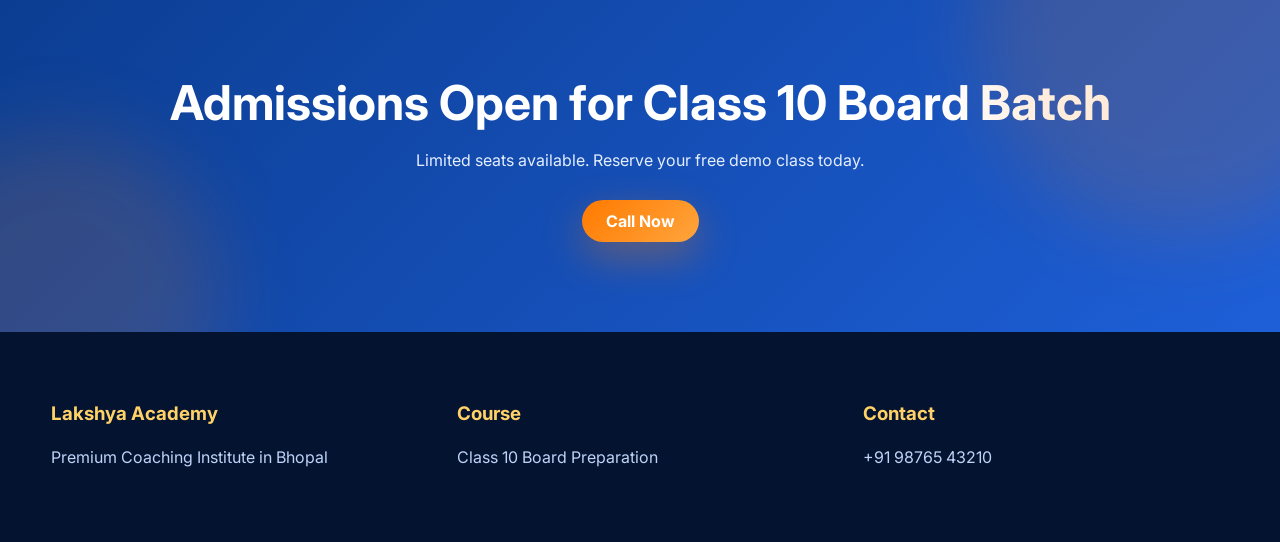
==== commit 9d9083f9: "Class 10-Board-Prep.html" ====
--- a/Class 10-Board-Prep.html
+++ b/Class 10-Board-Prep.html
@@ -15,429 +15,373 @@
 
 <link rel="stylesheet" href="style.css">
 <link rel="stylesheet" href="Class-10.css">
-
 </head>
 
 <body>
 
+<!-- Scrolling Offer Bar -->
 <div class="offer-bar">
   <div class="offer-track">
     🔴 TODAY ONLY: Admission Fee Discount Available • Limited Seats for 2026 Batch • Free Demo Class • Call Now: +91 98765 43210 •
   </div>
 </div>
 
+<!-- Header -->
 <header class="header">
-
-<div class="container nav">
-
-<div class="logo">
-Lakshya Academy
-</div>
-
-<nav>
-
-<a href="index.html">Home</a>
-<a href="#benefits">Benefits</a>
-<a href="#subjects">Subjects</a>
-<a href="#results">Results</a>
-<a href="#demo">Book Demo</a>
-
-</nav>
-
-<a href="#demo" class="btn">
-Book Demo
-</a>
-
-</div>
-
+  <div class="container nav">
+
+    <div class="logo">
+      Lakshya Academy
+    </div>
+
+    <nav>
+      <a href="index.html">Home</a>
+      <a href="#benefits">Benefits</a>
+      <a href="#subjects">Subjects</a>
+      <a href="#results">Results</a>
+      <a href="#demo">Book Demo</a>
+    </nav>
+
+    <a href="#demo" class="btn">Book Demo</a>
+
+  </div>
 </header>
 
 <!-- HERO -->
-
 <section class="class10-hero">
 
-<div class="container class10-grid">
-
-<div class="hero-left">
-
-<span class="hero-tag">
-CBSE & State Board Coaching
-</span>
-
-<h1>
-Score 90%+ in Class 10 Board Exams with Expert Guidance
-</h1>
-
-<p>
-Build a strong foundation with experienced faculty, small batches, weekly assessments and a personalized learning approach designed for board exam success.
-</p>
-
-<div class="hero-buttons">
-
-<a href="#demo" class="btn">
-Book Free Demo
-</a>
-
-<a href="tel:+919876543210" class="btn btn-outline">
-Call Now
-</a>
-
-</div>
-
-<div class="hero-stats">
-
-<div class="stat-card">
-<h2>90%+</h2>
-<span>Board Results</span>
-</div>
-
-<div class="stat-card">
-<h2>25</h2>
-<span>Students Per Batch</span>
-</div>
-
-<div class="stat-card">
-<h2>Weekly</h2>
-<span>Mock Tests</span>
-</div>
-
-</div>
-
-</div>
-
-<div class="hero-right">
-
-<img src="https://images.unsplash.com/photo-1503676260728-1c00da094a0b?auto=format&fit=crop&w=900&q=80" alt="Class 10 Student">
-
-</div>
-
-</div>
+  <div class="container class10-grid">
+
+    <div class="hero-left">
+
+      <span class="hero-tag">
+        CBSE & State Board Coaching
+      </span>
+
+      <h1>
+        Score 90%+ in Class 10 Board Exams with Expert Guidance
+      </h1>
+
+      <p>
+        Build a strong foundation with experienced faculty, small batches, weekly assessments and a personalized learning approach designed for board exam success.
+      </p>
+
+      <div class="hero-buttons">
+        <a href="#demo" class="btn">Book Free Demo</a>
+        <a href="tel:+919876543210" class="btn btn-outline">Call Now</a>
+      </div>
+
+      <div class="hero-stats">
+
+        <div class="stat-card">
+          <h2>90%+</h2>
+          <span>Board Results</span>
+        </div>
+
+        <div class="stat-card">
+          <h2>25</h2>
+          <span>Students Per Batch</span>
+        </div>
+
+        <div class="stat-card">
+          <h2>Weekly</h2>
+          <span>Mock Tests</span>
+        </div>
+
+      </div>
+
+    </div>
+
+    <div class="hero-right">
+      <img src="https://images.unsplash.com/photo-1503676260728-1c00da094a0b?auto=format&fit=crop&w=900&q=80" alt="Class 10 Student">
+    </div>
+
+  </div>
 
 </section>
 
 <!-- WHY -->
-
 <section class="section" id="benefits">
 
-<div class="container">
-
-<h2>Why Parents Trust Lakshya Academy</h2>
-
-<p class="section-subtitle">
-Everything your child needs to perform confidently in board exams.
-</p>
-
-<div class="service-grid">
-
-<div class="service-card">
-
-<img src="https://images.unsplash.com/photo-1522202176988-66273c2fd55f?auto=format&fit=crop&w=700&q=80">
-
-<h3>Small Batch Learning</h3>
-
-<p>
-Maximum 25 students for individual attention.
-</p>
-
-</div>
-
-<div class="service-card">
-
-<img src="https://images.unsplash.com/photo-1513258496099-48168024aec0?auto=format&fit=crop&w=700&q=80">
-
-<h3>Weekly Assessments</h3>
-
-<p>
-Track progress with regular tests and revision.
-</p>
-
-</div>
-
-<div class="service-card">
-
-<img src="https://images.unsplash.com/photo-1516321318423-f06f85e504b3?auto=format&fit=crop&w=700&q=80">
-
-<h3>Doubt Solving</h3>
-
-<p>
-Dedicated doubt-clearing sessions every week.
-</p>
-
-</div>
-
-</div>
-
-</div>
+  <div class="container">
+
+    <h2>Why Parents Trust Lakshya Academy</h2>
+
+    <p class="section-subtitle">
+      Everything your child needs to perform confidently in board exams.
+    </p>
+
+    <div class="service-grid">
+
+      <div class="service-card">
+        <img src="https://images.unsplash.com/photo-1522202176988-66273c2fd55f?auto=format&fit=crop&w=700&q=80" alt="Small Batch">
+        <h3>Small Batch Learning</h3>
+        <p>Maximum 25 students for individual attention.</p>
+      </div>
+
+      <div class="service-card">
+        <img src="https://images.unsplash.com/photo-1513258496099-48168024aec0?auto=format&fit=crop&w=700&q=80" alt="Weekly Tests">
+        <h3>Weekly Assessments</h3>
+        <p>Track progress with regular tests and revision.</p>
+      </div>
+
+      <div class="service-card">
+        <img src="https://images.unsplash.com/photo-1516321318423-f06f85e504b3?auto=format&fit=crop&w=700&q=80" alt="Doubt Solving">
+        <h3>Doubt Solving</h3>
+        <p>Dedicated doubt-clearing sessions every week.</p>
+      </div>
+
+    </div>
+
+  </div>
 
 </section>
 
 <!-- SUBJECTS -->
-
 <section class="section dark-section" id="subjects">
 
-<div class="container">
-
-<h2>Subjects Covered</h2>
-
-<div class="course-grid">
-
-<div class="course-card">
-<div class="course-image class10"></div>
-<div class="course-content">
-<h3>Mathematics</h3>
-<p>Concept Building + Practice</p>
-</div>
-</div>
-
-<div class="course-card">
-<div class="course-image science"></div>
-<div class="course-content">
-<h3>Science</h3>
-<p>Physics, Chemistry & Biology</p>
-</div>
-</div>
-
-<div class="course-card">
-<div class="course-image commerce"></div>
-<div class="course-content">
-<h3>English</h3>
-<p>Grammar & Writing Skills</p>
-</div>
-</div>
-
-<div class="course-card">
-<div class="course-image jee"></div>
-<div class="course-content">
-<h3>Social Studies</h3>
-<p>History, Geography & Civics</p>
-</div>
-</div>
-
-</div>
-
-</div>
+  <div class="container">
+
+    <h2>Subjects Covered</h2>
+
+    <div class="course-grid">
+
+      <div class="course-card">
+        <div class="course-image class10"></div>
+        <div class="course-content">
+          <h3>Mathematics</h3>
+          <p>Concept Building + Practice</p>
+        </div>
+      </div>
+
+      <div class="course-card">
+        <div class="course-image science"></div>
+        <div class="course-content">
+          <h3>Science</h3>
+          <p>Physics, Chemistry & Biology</p>
+        </div>
+      </div>
+
+      <div class="course-card">
+        <div class="course-image commerce"></div>
+        <div class="course-content">
+          <h3>English</h3>
+          <p>Grammar & Writing Skills</p>
+        </div>
+      </div>
+
+      <div class="course-card">
+        <div class="course-image jee"></div>
+        <div class="course-content">
+          <h3>Social Studies</h3>
+          <p>History, Geography & Civics</p>
+        </div>
+      </div>
+
+    </div>
+
+  </div>
 
 </section>
 
 <!-- RESULTS -->
-
 <section class="section" id="results">
 
-<div class="container">
-
-<h2>Our Students Aim Higher</h2>
-
-<div class="result-grid">
-
-<div class="result-card">
-<h2>95%</h2>
-<p>Top Performer</p>
-</div>
-
-<div class="result-card">
-<h2>93%</h2>
-<p>Board Score</p>
-</div>
-
-<div class="result-card">
-<h2>91%</h2>
-<p>Board Score</p>
-</div>
-
-<div class="result-card">
-<h2>89%</h2>
-<p>Board Score</p>
-</div>
-
-</div>
-
-<p class="section-subtitle">
-Replace these with your actual student results later.
-</p>
-
-</div>
+  <div class="container">
+
+    <h2>Our Students Aim Higher</h2>
+
+    <div class="result-grid">
+
+      <div class="result-card">
+        <h2>95%</h2>
+        <p>Top Performer</p>
+      </div>
+
+      <div class="result-card">
+        <h2>93%</h2>
+        <p>Board Score</p>
+      </div>
+
+      <div class="result-card">
+        <h2>91%</h2>
+        <p>Board Score</p>
+      </div>
+
+      <div class="result-card">
+        <h2>89%</h2>
+        <p>Board Score</p>
+      </div>
+
+    </div>
+
+    <p class="section-subtitle">
+      Replace these with your actual student results later.
+    </p>
+
+  </div>
 
 </section>
 
 <!-- TESTIMONIAL -->
-
 <section class="section dark-section">
 
-<div class="container">
-
-<h2>Parent Testimonials</h2>
-
-<div class="testimonial-grid">
-
-<div class="testimonial-card">
-★★★★★
-<p>"My son became much more confident after joining Lakshya Academy."</p>
-<strong>Parent – Class 10</strong>
-</div>
-
-<div class="testimonial-card">
-★★★★★
-<p>"Regular tests and personal attention made a big difference."</p>
-<strong>Parent – Board Student</strong>
-</div>
-
-<div class="testimonial-card">
-★★★★★
-<p>"The teachers explain concepts in a very simple way."</p>
-<strong>Parent – Bhopal</strong>
-</div>
-
-</div>
-
-</div>
+  <div class="container">
+
+    <h2>Parent Testimonials</h2>
+
+    <div class="testimonial-grid">
+
+      <div class="testimonial-card">
+        ★★★★★
+        <p>"My son became much more confident after joining Lakshya Academy."</p>
+        <strong>Parent – Class 10</strong>
+      </div>
+
+      <div class="testimonial-card">
+        ★★★★★
+        <p>"Regular tests and personal attention made a big difference."</p>
+        <strong>Parent – Board Student</strong>
+      </div>
+
+      <div class="testimonial-card">
+        ★★★★★
+        <p>"The teachers explain concepts in a very simple way."</p>
+        <strong>Parent – Bhopal</strong>
+      </div>
+
+    </div>
+
+  </div>
 
 </section>
 
 <!-- DEMO -->
-
 <section class="section" id="demo">
 
-<div class="container">
-
-<h2>Book Your Free Demo Class</h2>
-
-<p class="section-subtitle">
-Experience our classroom before admission.
-</p>
-
-<div class="demo-box">
-
-<form action="https://formsubmit.co/your-email@gmail.com" method="POST">
-
-<input type="hidden" name="_captcha" value="false">
-<input type="hidden" name="_subject" value="Lakshya Academy New Lead">
-<input type="hidden" name="_next" value="https://lakshya-academy-bhopal.vercel.app/thank-you.html">
-
-<input type="text" placeholder="Student Name" required>
-
-<input type="text" placeholder="Parent Name" required>
-
-<input type="tel" placeholder="Mobile Number" required>
-
-<input type="text" placeholder="Student Name" required>
-
-<input type="text" placeholder="Parent Name" required>
-
-<input type="tel" placeholder="Mobile Number" required>
-
-<select required>
-<option>Class 10</option>
-</select>
-
-<select required>
-<option>MP Nagar Zone 2</option>
-<option>Arera Colony</option>
-</select>
-
-<button class="btn" type="submit">
-Book Free Demo
-</button>
-
-</form>
-
-</div>
-
-</div>
+  <div class="container">
+
+    <h2>Book Your Free Demo Class</h2>
+
+    <p class="section-subtitle">
+      Experience our classroom before admission.
+    </p>
+
+    <div class="demo-box">
+
+      <form action="https://formsubmit.co/your-email@gmail.com" method="POST">
+
+        <input type="hidden" name="_captcha" value="false">
+        <input type="hidden" name="_subject" value="Lakshya Academy New Lead">
+        <input type="hidden" name="_next" value="https://lakshya-academy-bhopal.vercel.app/thank-you.html">
+
+        <input type="text" name="student_name" placeholder="Student Name" required>
+
+        <input type="text" name="parent_name" placeholder="Parent Name" required>
+
+        <input type="tel" name="mobile" placeholder="Mobile Number" required>
+
+        <select name="course" required>
+          <option>Class 10</option>
+        </select>
+
+        <select name="branch" required>
+          <option>MP Nagar Zone 2</option>
+          <option>Arera Colony</option>
+        </select>
+
+        <button class="btn" type="submit">
+          Book Free Demo
+        </button>
+
+      </form>
+
+    </div>
+
+  </div>
 
 </section>
 
 <!-- FAQ -->
-
 <section class="section dark-section">
 
-<div class="container">
-
-<h2>Frequently Asked Questions</h2>
-
-<div class="faq-box">
-
-<div class="faq-item">
-<h3>Is the demo class free?</h3>
-<p>Yes, every student can attend a free demo class before admission.</p>
-</div>
-
-<div class="faq-item">
-<h3>What is the batch size?</h3>
-<p>Each batch has a maximum of 25 students.</p>
-</div>
-
-<div class="faq-item">
-<h3>Do you provide study material?</h3>
-<p>Yes, printed notes and practice papers are included.</p>
-</div>
-
-<div class="faq-item">
-<h3>Are weekly tests conducted?</h3>
-<p>Yes, regular tests help students improve continuously.</p>
-</div>
-
-</div>
-
-</div>
+  <div class="container">
+
+    <h2>Frequently Asked Questions</h2>
+
+    <div class="faq-box">
+
+      <div class="faq-item">
+        <h3>Is the demo class free?</h3>
+        <p>Yes, every student can attend a free demo class before admission.</p>
+      </div>
+
+      <div class="faq-item">
+        <h3>What is the batch size?</h3>
+        <p>Each batch has a maximum of 25 students.</p>
+      </div>
+
+      <div class="faq-item">
+        <h3>Do you provide study material?</h3>
+        <p>Yes, printed notes and practice papers are included.</p>
+      </div>
+
+      <div class="faq-item">
+        <h3>Are weekly tests conducted?</h3>
+        <p>Yes, regular tests help students improve continuously.</p>
+      </div>
+
+    </div>
+
+  </div>
 
 </section>
 
 <!-- FINAL CTA -->
-
 <section class="cta-section">
 
-<div class="container">
-
-<h2>Admissions Open for Class 10 Board Batch</h2>
-
-<p>
-Limited seats available. Reserve your free demo class today.
-</p>
-
-<a href="tel:+919876543210" class="btn">
-Call Now
-</a>
-
-</div>
-
-</section>
-
+  <div class="container">
+
+    <h2>Admissions Open for Class 10 Board Batch</h2>
+
+    <p>
+      Limited seats available. Reserve your free demo class today.
+    </p>
+
+    <a href="tel:+919876543210" class="btn">
+      Call Now
+    </a>
+
+  </div>
+
+</section>
+
+<!-- FOOTER -->
 <footer class="footer">
 
-<div class="container footer-grid">
-
-<div>
-
-<h3>Lakshya Academy</h3>
-
-<p>Premium Coaching Institute in Bhopal</p>
-
-</div>
-
-<div>
-
-<h3>Course</h3>
-
-<p>Class 10 Board Preparation</p>
-
-</div>
-
-<div>
-
-<h3>Contact</h3>
-
-<p>+91 98765 43210</p>
-
-</div>
-
-</div>
+  <div class="container footer-grid">
+
+    <div>
+      <h3>Lakshya Academy</h3>
+      <p>Premium Coaching Institute in Bhopal</p>
+    </div>
+
+    <div>
+      <h3>Course</h3>
+      <p>Class 10 Board Preparation</p>
+    </div>
+
+    <div>
+      <h3>Contact</h3>
+      <p>+91 98765 43210</p>
+    </div>
+
+  </div>
 
 </footer>
 
 <a href="tel:+919876543210" class="floating-call">📞</a>
-
 <a href="https://wa.me/919876543210" class="floating-whatsapp">💬</a>
 
 </body>
-
 </html>
